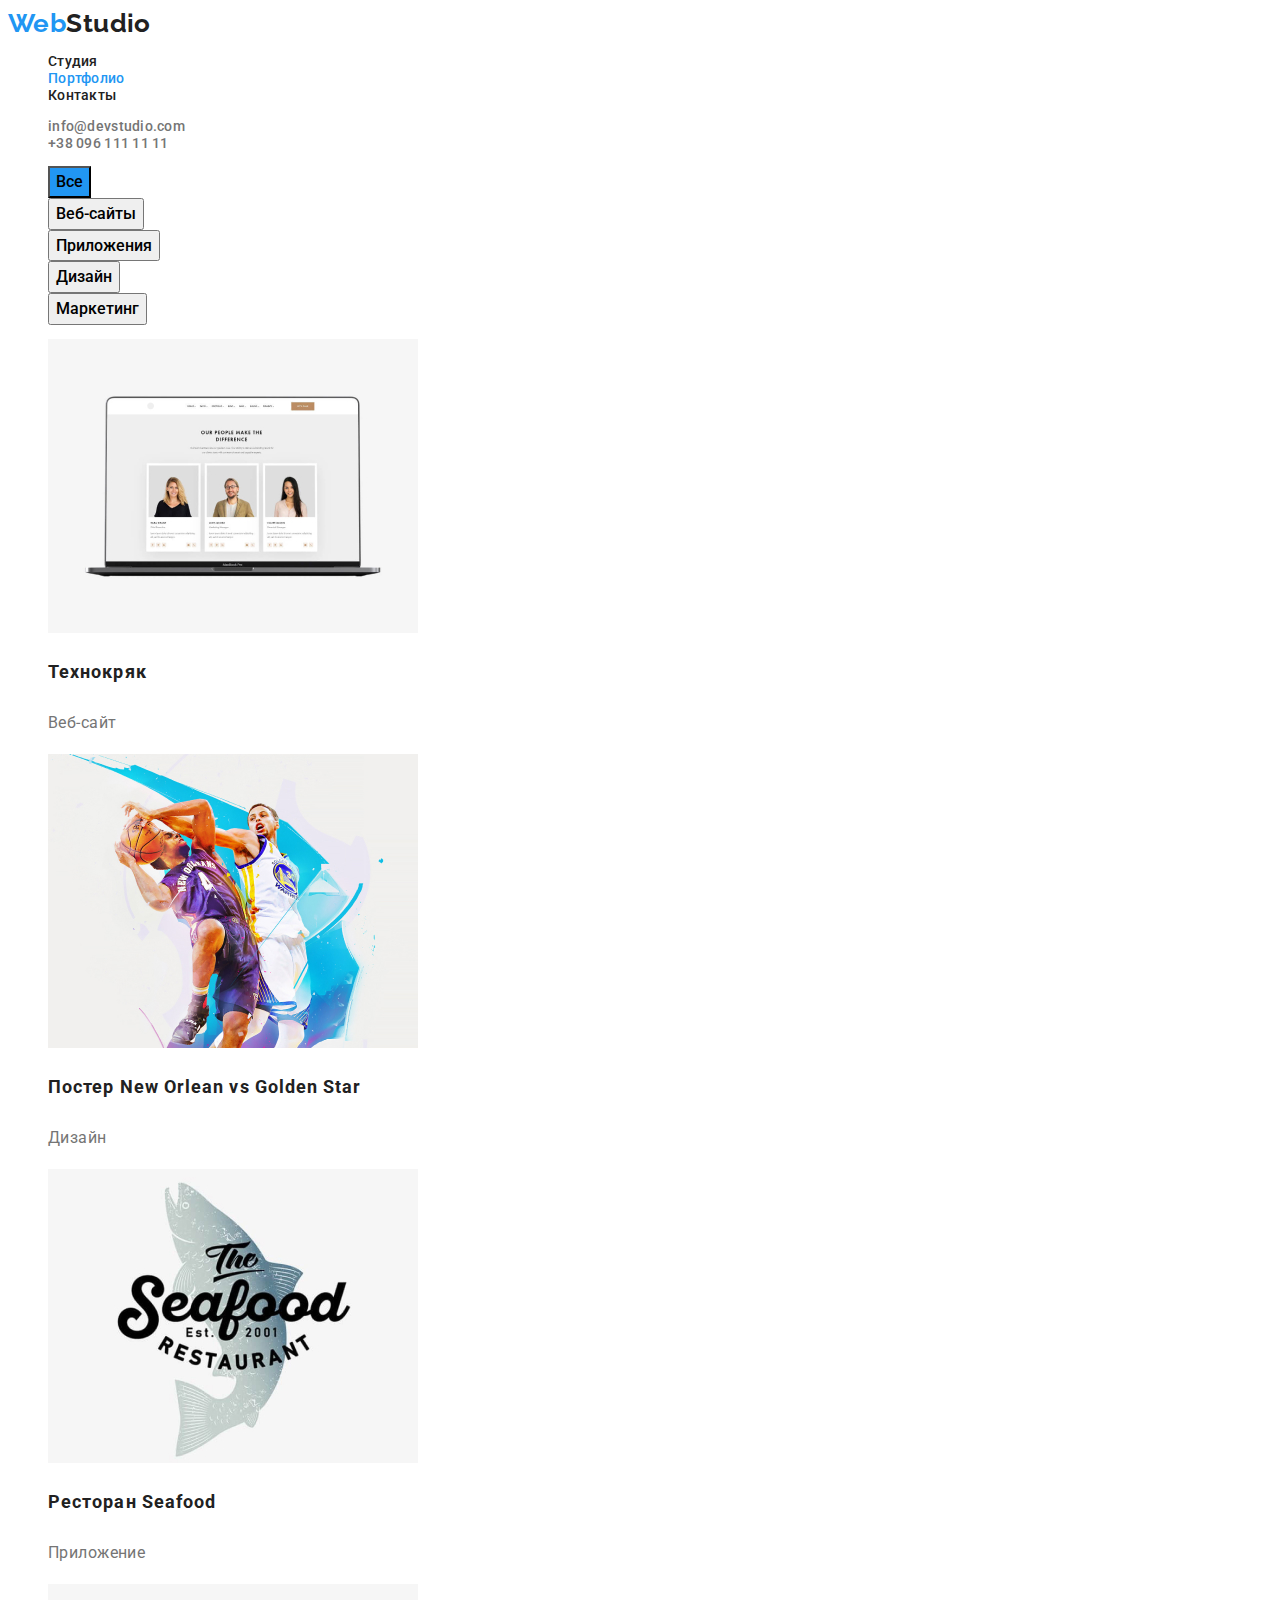
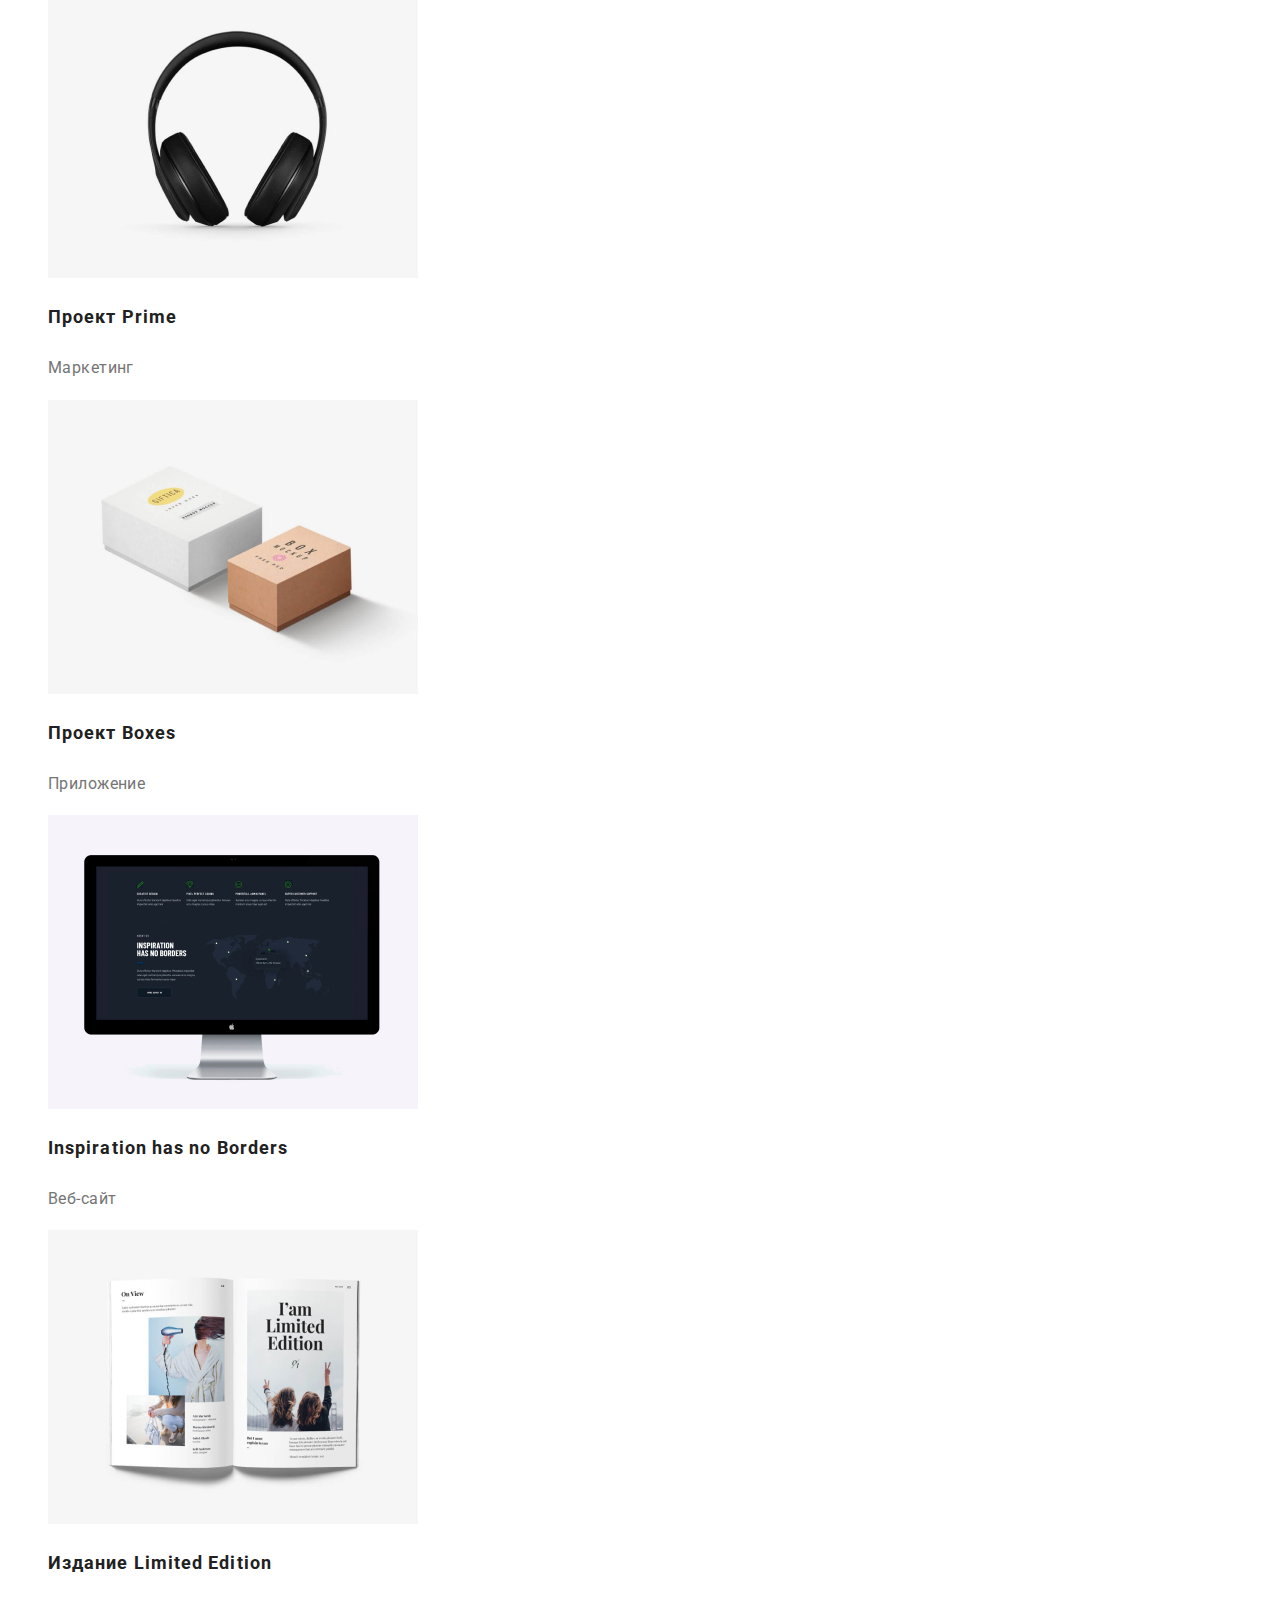
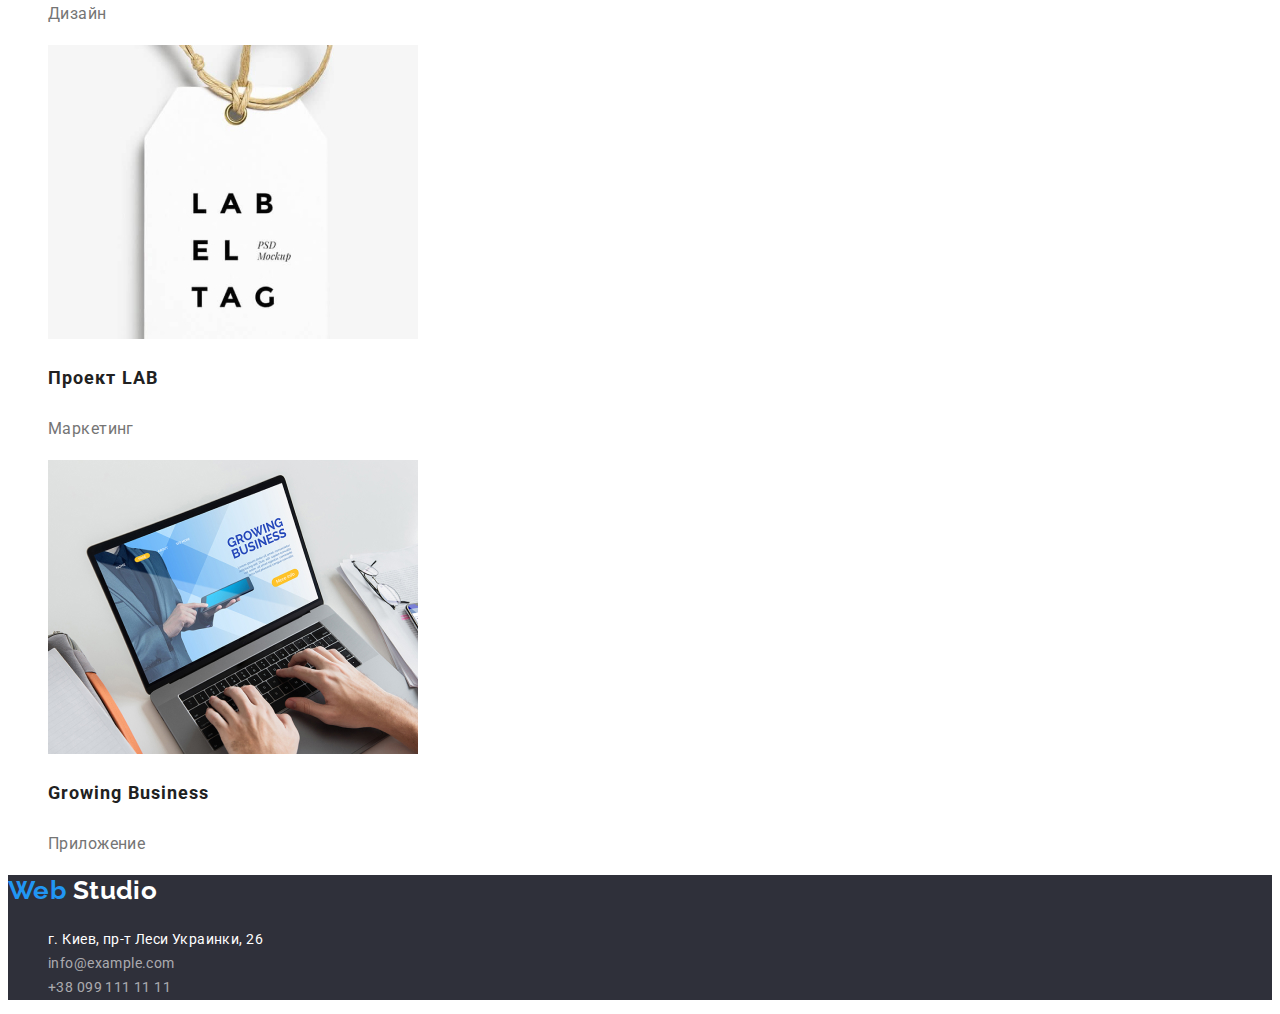
==== portfolio.html @ 8c34cdcc "Initial commit" ====
<!DOCTYPE html>
<html lang="ru">
  <head>
    <meta charset="UTF-8" />
    <meta http-equiv="X-UA-Compatible" content="IE=edge" />
    <meta name="viewport" content="width=device-width, initial-scale=1.0" />
    <title>Document</title>
    <link rel="preconnect" href="https://fonts.googleapis.com" />
    <link rel="preconnect" href="https://fonts.gstatic.com" crossorigin />
    <link
      href="https://fonts.googleapis.com/css2?family=Raleway:wght@700&family=Roboto:wght@400;500;700;900&display=swap"
      rel="stylesheet"
    />
    <link rel="stylesheet" href="./css/styles.css" />
  </head>
  <body>
    <header class="header">
      <nav class="header-nav">
        <a class="part-logo link" href="./index.html" lang="ru">Web<span class="part2-logo">Studio</span>
        </a>
        <ul class="menu list">
          <li class="menu-item">
            <a class="menu-link link" href="./index.html">Студия</a>
          </li>
          <li class="menu-item">
            <a class="accent-link link" href="./portfolio.html">Портфолио</a>
          </li>
          <li class="menu-item">
            <a class="menu-link link" href="">Контакты</a></li>
        </ul>
      </nav>
      <ul>
        <li class="menu-item list">
          <a class="cotnact-mail link" href="mailto:info@devstudio.com">info@devstudio.com</a>
        </li>
        <li class="menu-item list">
          <a class="contact-phone link" href="tel:+380961111111">+38 096 111 11 11</a>
        </li>
      </ul>
    </header>
    <main>
      <!-- filters -->
      <section>
        <h1 hidden>portfolio</h1>
        <ul class="filters-list">
          <li class="filters-item list">
            <button  class="active-btm" type="button">
                <a class="filters-link link" href=""></a>Все</button>
          </li>
          <li class="filters-item list">
            <button  class="filters-btm" type="button">
                <a class="filters-link link" href=""></a>Веб-сайты</button>
          </li>
          <li class="filters-item list">
            <button  class="filters-btm" type="button">
                <a class="filters-link link" href=""></a>Приложения</button>
          </li>
          <li class="filters-item list">
            <button  class="filters-btm" type="button"><a class="filters-link link" href=""></a>Дизайн</button>
          </li>
          <li class="filters-item list">
            <button  class="filters-btm" type="button"><a class="filters-link link" href=""></a>Маркетинг</button>
          </li>
        </ul>
      <section>
          <!-- портфолио -->
        <ul class="cases-list">
          <li class="cases-item list">
            <img class="cases-img" src="./images/2/img-1.jpg" alt="" width="370" />
            <h3 class="portfolio-title">Технокряк</h3>
            <p class="cases-text">Веб-сайт</p>
          </li>
          <li class="cases-item list">
            <img class="cases-img" src="./images/2/img.jpg" alt="" width="370" />
            <h3 class="portfolio-title">Постер New Orlean vs Golden Star</h3>
            <p class="cases-text">Дизайн</p>
          </li>
          <li class="cases-item list">
            <img class="cases-img" src="./images/2/img-2.jpg" alt="" width="370" />
            <h3 class="portfolio-title">Ресторан Seafood</h3>
            <p class="cases-text">Приложение</p>
          </li>
          <li class="cases-item list">
            <img class="cases-img" src="./images/2/img-3.jpg" alt="" width="370" />
            <h3 class="portfolio-title">Проект Prime</h3>
            <p class="cases-text">Маркетинг</p>
          </li> 
          <li class="cases-item list">
            <img class="cases-img" src="./images/2/img-8.jpg" alt="" width="370" />
            <h3 class="portfolio-title">Проект Boxes</h3>
            <p class="cases-text">Приложение</p>
          </li>
          <li class="cases-item list">
            <img class="cases-img" src="./images/2/img-4.jpg" alt="" width="370" />
            <h3 class="portfolio-title">Inspiration has no Borders</h3>
            <p class="cases-text">Веб-сайт</p>
          </li>
          <li class="cases-item list">
            <img class="cases-img" src="./images/2/img-5.jpg" alt="" width="370" />
            <h3 class="portfolio-title">Издание Limited Edition</h3>
            <p class="cases-text">Дизайн</p>
          </li>
          <li class="cases-item list">
            <img class="cases-img" src="./images/2/img-6.jpg" alt="" width="370" />
            <h3 class="portfolio-title">Проект LAB</h3>
            <p class="cases-text">Маркетинг</p>
          </li>
          <li class="cases-item list">
            <img class="cases-img" src="./images/2/img-7.jpg" alt="" width="370" />
            <h3 class="portfolio-title">Growing Business</h3>
            <p class="cases-text">Приложение</p>
          </li>
        </ul>
      </section>
    </main>
     <footer class="footer">
      <a class="part-logo link" href="./index.html" lang="en"
          >Web <span class="footer-part2-logo">Studio</span>
      <address class="footer-adress">
        <ul class="footer-list">
          <li class="footer-item list">
            <a class="footer-adress link"href="https://goo.gl/maps/2HoYWXGcDmnkfa8S9">г. Киев, пр-т Леси Украинки, 26</a>
          </li>
          </li>
          <li class="footer-item list">
            <a class="footer-mail link"href="mailto:info@example.com">info@example.com</a></li>
          <li class="footer-item list">
            <a class="footer-phone link"href="tel:+380991111111">+38 099 111 11 11</a></li>
        </ul>
      </address>
    </footer>
  </body>
</html>
---- css/styles.css ----
:root{
    --accent-color:#2196F3;
    --primary-color: #212121;
    --secondary-color: #757575;
    --second-accent-color:#FFFFFF;
    --background-color: #2F303A;
    --srcond-background-color: #F5F4FA;
}

body{
    font-family: 'Roboto', sans-serif;
    color: #212121;
    font-size: 14px;
    background-color: #FFFFFF;
    letter-spacing: 0.03em;
}
.link {
    text-decoration: none;
}

.list {
    list-style: none;
}
.accent-link{
    color: var(--accent-color);
    font-weight: 500;
        line-height: 1.14;
        letter-spacing: 0.02em;
}


/* header */
.part-logo{
    font-family: 'Raleway',sans-serif;
        font-weight: 700;
        font-size: 26px;
        line-height: 1.19;
        color: var(--accent-color)
}
.part2-logo{
    color: var(--primary-color);
}
.footer-part2-logo{
    color: var(--second-accent-color);
}
.menu-link{
        font-weight: 500;
        line-height: 1.14;
        letter-spacing: 0.02em;
    color: var(--primary-color);
}
.menu-link:hover,
.menu-link:focus{
    color: var(--accent-color);
}
.cotnact-mail,
.contact-phone {
    
        font-weight: 500;
        line-height: 1.14;
        letter-spacing: 0.02em;
    
        color: var(--secondary-color);
}
.contact-phone:hover,
.contact-phone:focus{
    color: var(--accent-color);
}
.cotnact-mail:hover,
.cotnact-mail:focus{
color: var(--accent-color);
}
.hero{
    background: var(--background-color);
}
.hero-title{
    
        font-weight: 900;
        font-size: 44px;
        line-height: 1.36;
        text-align: center;
        letter-spacing: 0.06em;
        text-transform: uppercase;
        color: var(--second-accent-color);
        
}
.hero-btm{
    
        font-weight: 700;
        font-size: 16px;
        line-height: 1.88;
        display: flex;
        align-items: center;
        text-align: center;
        letter-spacing: 0.06em;
    
        color: var(--second-accent-color);
        background-color: var(--accent-color);
        cursor: pointer;
}

.benefits-title{
    
        line-height: 1.14;
        text-transform: uppercase;
    
}
.benefits-text{
        line-height: 1.71;
    
        color: var(--secondary-color);
}
.section-title{
    
        font-size: 36px;
        line-height: 1.17;
        text-align: center;
}
.team{
    background: var(--srcond-background-color);
}
.team-title{
  
        font-weight: 500;
        font-size: 16px;
        line-height: 1.18;
        text-align: center;
    
}
.team-text  {
   
        font-size: 16px;
        line-height: 1.19;
        text-align: center;
        color: var(--secondary-color);
}
.footer{
    background: var(--background-color);
}
.footer-adress,
.footer-mail,
.footer-phone {
    
    font-style: normal;
        font-size: 14px;
        line-height: 1.71;
        color: var(--second-accent-color);
}
.footer-mail,
.footer-phone {
    color: rgba(255, 255, 255, 0.6);
}
.footer-mail:hover,
.footer-mail:focus {
    color: var(--accent-color);
}
.footer-phone:hover,
.footer-phone:focus {
    color: var(--accent-color);
}
/* ПОРТФОЛИО */
.filters-btm{
    
        font-weight: 500;
        font-family: inherit;
        font-size: 16px;
        line-height: 1.62;
        text-align: center;
        cursor: pointer;
}
.filters-btm:hover,
.filters-btm:focus{
    background: var(--accent-color);
    color: var(--second-accent-color);   
}
.active-btm{
    background-color: var(--accent-color);
    stop-color: var(--second-accent-color);
    font-weight: 500;
        font-family: inherit;
        font-size: 16px;
        line-height: 1.62;
        text-align: center;
        cursor: pointer;
}
.portfolio-title{
        font-size: 18px;
        line-height: 2;
        letter-spacing: 0.06em;
    
        color: var(--primary-color);
}
.cases-text{
        font-weight: 400;
        font-size: 16px;
        line-height: 1.88;
        color: var(--secondary-color);
}
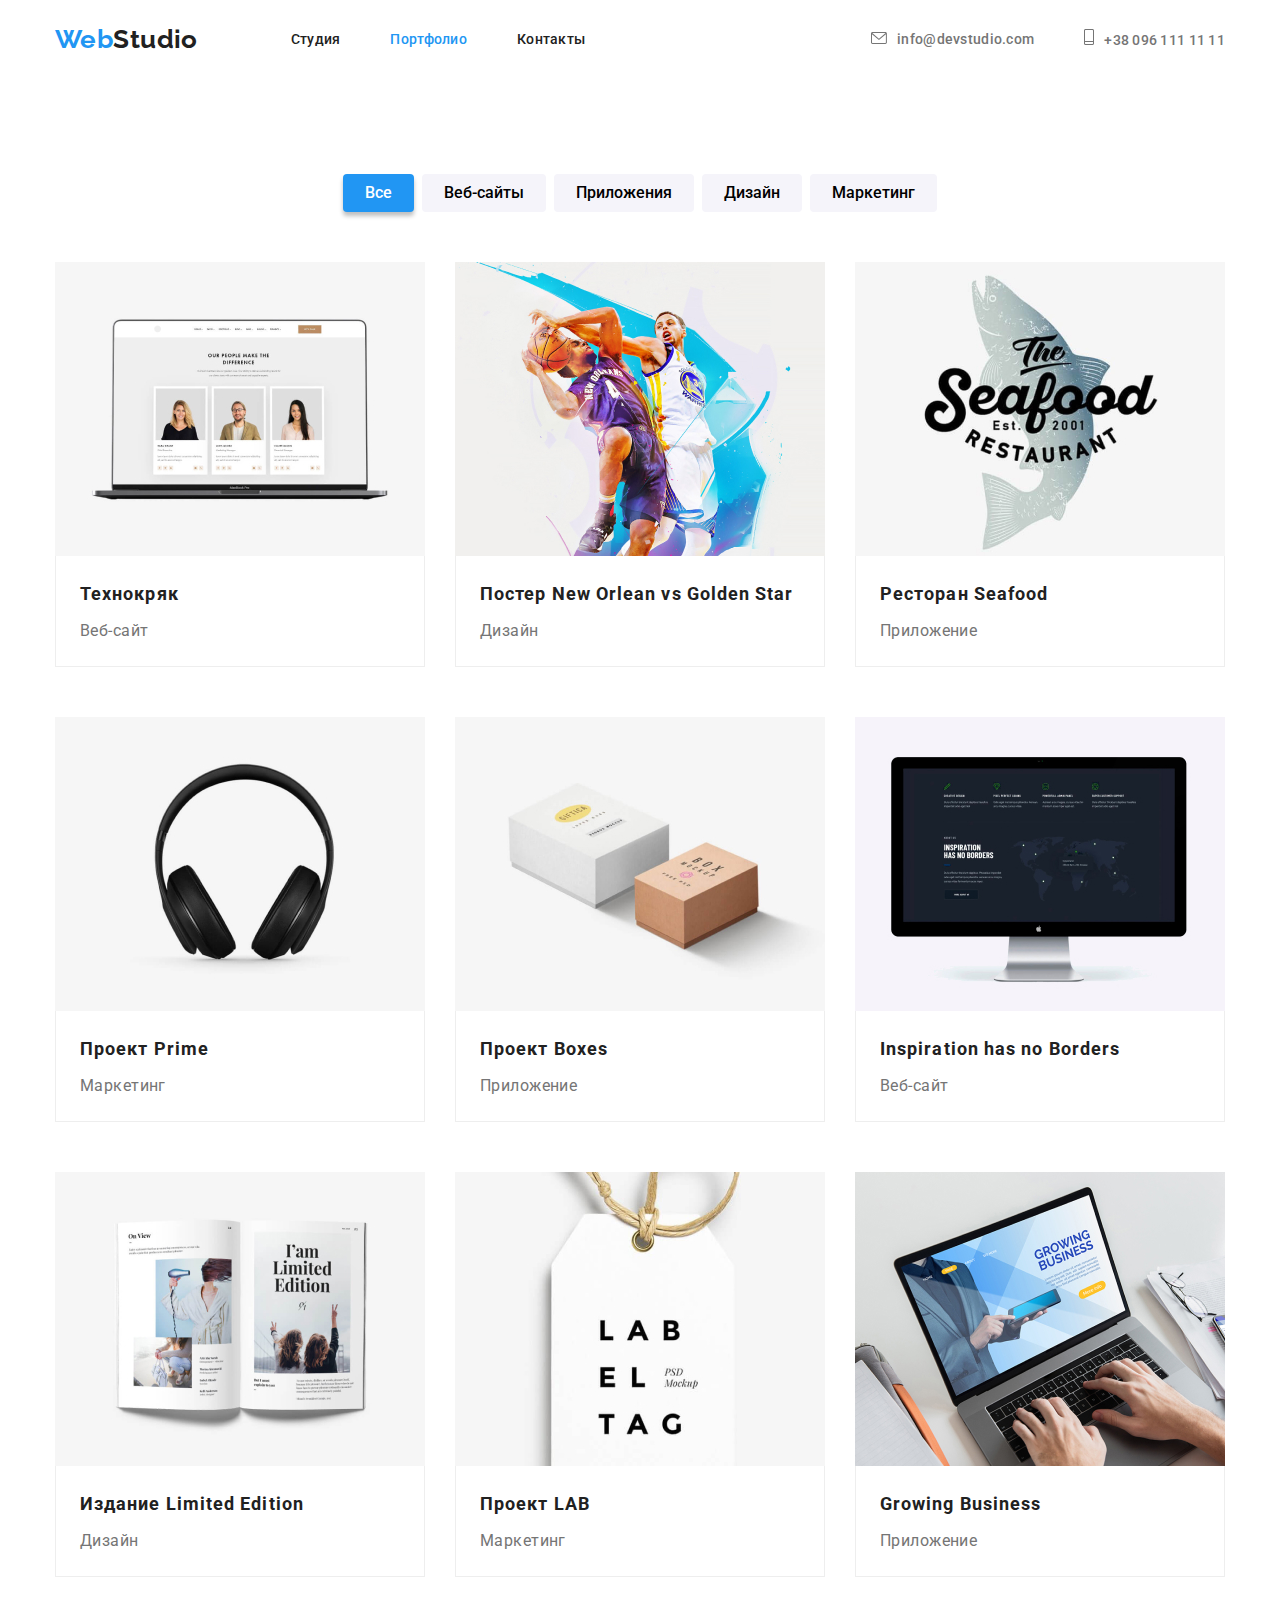
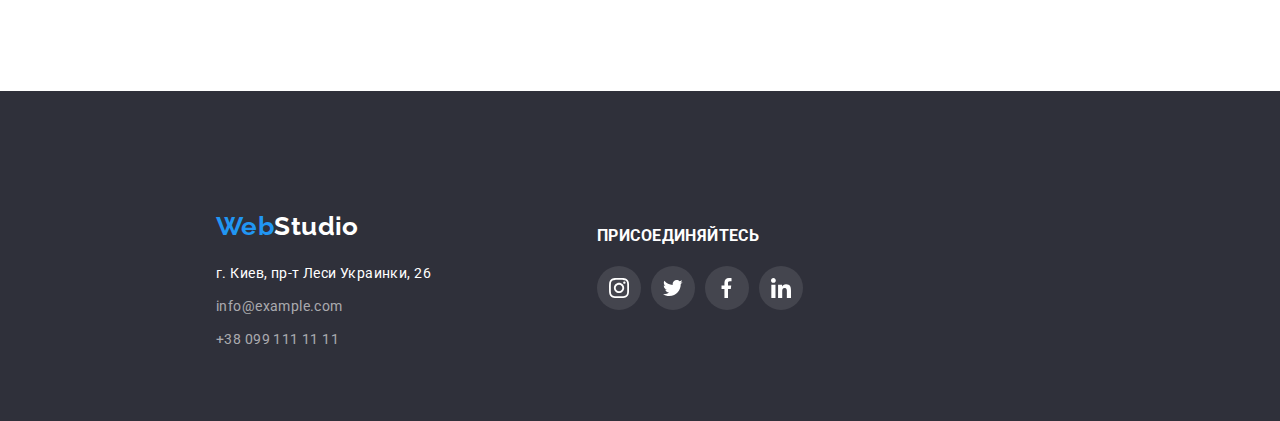
==== commit 70c88107: "1" ====
--- a/portfolio.html
+++ b/portfolio.html
@@ -11,123 +11,181 @@
       href="https://fonts.googleapis.com/css2?family=Raleway:wght@700&family=Roboto:wght@400;500;700;900&display=swap"
       rel="stylesheet"
     />
+    <link
+      rel="stylesheet"
+      href="https://cdn.jsdelivr.net/npm/modern-normalize@1.1.0/modern-normalize.min.css"
+    />
+
     <link rel="stylesheet" href="./css/styles.css" />
   </head>
   <body>
-    <header class="header">
-      <nav class="header-nav">
-        <a class="part-logo link" href="./index.html" lang="ru">Web<span class="part2-logo">Studio</span>
-        </a>
-        <ul class="menu list">
-          <li class="menu-item">
-            <a class="menu-link link" href="./index.html">Студия</a>
-          </li>
-          <li class="menu-item">
-            <a class="accent-link link" href="./portfolio.html">Портфолио</a>
-          </li>
-          <li class="menu-item">
-            <a class="menu-link link" href="">Контакты</a></li>
+    <header class="header section">
+      <div class="conteiner header-conteiner">
+        <nav class="header-nav">
+          <div class="logo">
+            <a class="part-logo link" href="./index.html" lang="en"
+              >Web<span class="part2-logo">Studio</span></a
+            >
+          </div>
+
+          <ul class="menu list">
+            <li class="menu-item">
+              <a class="menu-link link" href="./index.html">Студия</a>
+            </li>
+            <li class="menu-item">
+              <a class="accent-link link" href="./portfolio.html">Портфолио</a>
+            </li>
+            <li class="menu-item"><a class="menu-link link" href="">Контакты</a></li>
+          </ul>
+        </nav>
+        <ul class="menu-contact">
+          <li class="list contact-item">
+            <a class="cotnact-mail link" href="mailto:info@devstudio.com">
+              <svg class="icon-mail" width="16" height="12">
+                <use href="./images/icons.svg#icon-mail"></use> <a> </svg>info@devstudio.com</a>
+              </li>
+          <li class="list contact-item">
+            <a class="contact-phone link" href="tel:+380961111111">
+              <svg class="icon-phone" width="10" height="16">
+                <use href="./images/icons.svg#icon-phone"></use>
+                <a></svg>+38 096 111 11 11</a></li>
         </ul>
-      </nav>
-      <ul>
-        <li class="menu-item list">
-          <a class="cotnact-mail link" href="mailto:info@devstudio.com">info@devstudio.com</a>
-        </li>
-        <li class="menu-item list">
-          <a class="contact-phone link" href="tel:+380961111111">+38 096 111 11 11</a>
-        </li>
-      </ul>
+      </div>
     </header>
+
     <main>
       <!-- filters -->
-      <section>
-        <h1 hidden>portfolio</h1>
-        <ul class="filters-list">
-          <li class="filters-item list">
-            <button  class="active-btm" type="button">
-                <a class="filters-link link" href=""></a>Все</button>
-          </li>
-          <li class="filters-item list">
-            <button  class="filters-btm" type="button">
-                <a class="filters-link link" href=""></a>Веб-сайты</button>
-          </li>
-          <li class="filters-item list">
-            <button  class="filters-btm" type="button">
-                <a class="filters-link link" href=""></a>Приложения</button>
-          </li>
-          <li class="filters-item list">
-            <button  class="filters-btm" type="button"><a class="filters-link link" href=""></a>Дизайн</button>
-          </li>
-          <li class="filters-item list">
-            <button  class="filters-btm" type="button"><a class="filters-link link" href=""></a>Маркетинг</button>
-          </li>
-        </ul>
-      <section>
+      <section class="section portfolio">
+        <div class="conteiner">
+          <h1 hidden>portfolio</h1>
+          <ul class="filters-list">
+            <li class="filters-item list">
+              <button class="active-btm" type="button">
+                <a class="filters-link link" href=""></a>Все
+              </button>
+            </li>
+            <li class="filters-item list">
+              <button class="filters-btm" type="button">
+                <a class="filters-link link" href=""></a>Веб-сайты
+              </button>
+            </li>
+            <li class="filters-item list">
+              <button class="filters-btm" type="button">
+                <a class="filters-link link" href=""></a>Приложения
+              </button>
+            </li>
+            <li class="filters-item list">
+              <button class="filters-btm" type="button">
+                <a class="filters-link link" href=""></a>Дизайн
+              </button>
+            </li>
+            <li class="filters-item list">
+              <button class="filters-btm" type="button">
+                <a class="filters-link link" href=""></a>Маркетинг
+              </button>
+            </li>
+          </ul>
           <!-- портфолио -->
-        <ul class="cases-list">
-          <li class="cases-item list">
-            <img class="cases-img" src="./images/2/img-1.jpg" alt="" width="370" />
-            <h3 class="portfolio-title">Технокряк</h3>
-            <p class="cases-text">Веб-сайт</p>
-          </li>
-          <li class="cases-item list">
-            <img class="cases-img" src="./images/2/img.jpg" alt="" width="370" />
-            <h3 class="portfolio-title">Постер New Orlean vs Golden Star</h3>
-            <p class="cases-text">Дизайн</p>
-          </li>
-          <li class="cases-item list">
-            <img class="cases-img" src="./images/2/img-2.jpg" alt="" width="370" />
-            <h3 class="portfolio-title">Ресторан Seafood</h3>
-            <p class="cases-text">Приложение</p>
-          </li>
-          <li class="cases-item list">
-            <img class="cases-img" src="./images/2/img-3.jpg" alt="" width="370" />
-            <h3 class="portfolio-title">Проект Prime</h3>
-            <p class="cases-text">Маркетинг</p>
-          </li> 
-          <li class="cases-item list">
-            <img class="cases-img" src="./images/2/img-8.jpg" alt="" width="370" />
-            <h3 class="portfolio-title">Проект Boxes</h3>
-            <p class="cases-text">Приложение</p>
-          </li>
-          <li class="cases-item list">
-            <img class="cases-img" src="./images/2/img-4.jpg" alt="" width="370" />
-            <h3 class="portfolio-title">Inspiration has no Borders</h3>
-            <p class="cases-text">Веб-сайт</p>
-          </li>
-          <li class="cases-item list">
-            <img class="cases-img" src="./images/2/img-5.jpg" alt="" width="370" />
-            <h3 class="portfolio-title">Издание Limited Edition</h3>
-            <p class="cases-text">Дизайн</p>
-          </li>
-          <li class="cases-item list">
-            <img class="cases-img" src="./images/2/img-6.jpg" alt="" width="370" />
-            <h3 class="portfolio-title">Проект LAB</h3>
-            <p class="cases-text">Маркетинг</p>
-          </li>
-          <li class="cases-item list">
-            <img class="cases-img" src="./images/2/img-7.jpg" alt="" width="370" />
-            <h3 class="portfolio-title">Growing Business</h3>
-            <p class="cases-text">Приложение</p>
-          </li>
-        </ul>
+          <ul class="cases-list">
+            <li class="cases-item list">
+              <img class="cases-img" src="./images/2/img-1.jpg" alt="" width="370" />
+              <div class="cases-description">
+                <h3 class="portfolio-title">Технокряк</h3>
+                <p class="cases-text">Веб-сайт</p>
+              </div>
+            </li>
+            <li class="cases-item list">
+              <img class="cases-img" src="./images/2/img.jpg" alt="" width="370" />
+              <div class="cases-description">
+                <h3 class="portfolio-title">Постер New Orlean vs Golden Star</h3>
+                <p class="cases-text">Дизайн</p>
+              </div>
+            </li>
+            <li class="cases-item list">
+              <img class="cases-img" src="./images/2/img-2.jpg" alt="" width="370" />
+              <div class="cases-description">
+                <h3 class="portfolio-title">Ресторан Seafood</h3>
+                <p class="cases-text">Приложение</p>
+              </div>
+            </li>
+            <li class="cases-item list">
+              <img class="cases-img" src="./images/2/img-3.jpg" alt="" width="370" />
+              <div class="cases-description">
+                <h3 class="portfolio-title">Проект Prime</h3>
+                <p class="cases-text">Маркетинг</p>
+              </div>
+            </li>
+            <li class="cases-item list">
+              <img class="cases-img" src="./images/2/img-8.jpg" alt="" width="370" />
+              <div class="cases-description">
+                <h3 class="portfolio-title">Проект Boxes</h3>
+                <p class="cases-text">Приложение</p>
+              </div>
+            </li>
+            <li class="cases-item list">
+              <img class="cases-img" src="./images/2/img-4.jpg" alt="" width="370" />
+              <div class="cases-description">
+                <h3 class="portfolio-title">Inspiration has no Borders</h3>
+                <p class="cases-text">Веб-сайт</p>
+              </div>
+            </li>
+            <li class="cases-item list">
+              <img class="cases-img" src="./images/2/img-5.jpg" alt="" width="370" />
+              <div class="cases-description">
+                <h3 class="portfolio-title">Издание Limited Edition</h3>
+                <p class="cases-text">Дизайн</p>
+              </div>
+            </li>
+            <li class="cases-item list">
+              <img class="cases-img" src="./images/2/img-6.jpg" alt="" width="370" />
+              <div class="cases-description">
+                <h3 class="portfolio-title">Проект LAB</h3>
+                <p class="cases-text">Маркетинг</p>
+              </div>
+            </li>
+            <li class="cases-item list">
+              <img class="cases-img" src="./images/2/img-7.jpg" alt="" width="370" />
+              <div class="cases-description">
+                <h3 class="portfolio-title">Growing Business</h3>
+                <p class="cases-text">Приложение</p>
+              </div>
+            </li>
+          </ul>
+        </div>
       </section>
     </main>
+    <!-- ========FOOTER======= -->
      <footer class="footer">
-      <a class="part-logo link" href="./index.html" lang="en"
-          >Web <span class="footer-part2-logo">Studio</span>
+      <div class="footer-nav">
+        <div class="footer-logo"><a class="part-logo link" href="./index.html" lang="en">Web<span class="footer-part2-logo">Studio</span></a></div>
       <address class="footer-adress">
         <ul class="footer-list">
           <li class="footer-item list">
-            <a class="footer-adress link"href="https://goo.gl/maps/2HoYWXGcDmnkfa8S9">г. Киев, пр-т Леси Украинки, 26</a>
-          </li>
+            <a class="footer-adress link" href="https://goo.gl/maps/2HoYWXGcDmnkfa8S9">г. Киев, пр-т Леси Украинки, 26</a>
           </li>
           <li class="footer-item list">
             <a class="footer-mail link"href="mailto:info@example.com">info@example.com</a></li>
           <li class="footer-item list">
             <a class="footer-phone link"href="tel:+380991111111">+38 099 111 11 11</a></li>
         </ul>
-      </address>
+      </address></div>
+      <div class="footer-social">
+        <h3 class="footer-social-title">Присоединяйтесь</h3> 
+        <ul class="footer-social-list list">
+          <li class="footer-list"><a href="" class="footer-icons"><svg class="footer-social-icon" width="20" height="20">
+            <use href="./images/icons.svg#icon-instagram"></use>
+          </svg ></a></li>
+        <li class="footer-list"><a href="" class="footer-icons"><svg class="footer-social-icon" width="20" height="20">
+          <use href="./images/icons.svg#icon-twitter"></use>
+        </svg></a></li>
+        <li class="footer-list"><a href="" class="footer-icons"><svg class="footer-social-icon" width="20" height="20">
+          <use href="./images/icons.svg#icon-facebook"></use>
+        </svg></a></li>
+        <li class="footer-list"><a href="" class="footer-icons"><svg class="footer-social-icon" width="20" height="20">
+          <use href="./images/icons.svg#icon-linkedin"></use>
+        </svg></a></li></ul>
+      </div>
+
     </footer>
   </body>
 </html>
--- a/css/styles.css
+++ b/css/styles.css
@@ -14,12 +14,42 @@
     background-color: #FFFFFF;
     letter-spacing: 0.03em;
 }
+ 
+h1,
+h2,
+h3,
+p{
+    margin-top: 0;
+    margin-bottom: 0;
+    margin: 0;
+}
+
+ul, 
+ol{
+margin-top: 0;
+margin-bottom: 0;
+padding-left: 0;
+}
 .link {
     text-decoration: none;
 }
+img{
+    display: block;
+}
+.botton{
+    cursor: pointer;
+}
 
 .list {
     list-style: none;
+}
+
+.conteiner{
+    width: 1200px;
+    margin-left: auto;
+    margin-right: auto;
+    padding-left: 15px;
+    padding-right: 15px;
 }
 .accent-link{
     color: var(--accent-color);
@@ -27,19 +57,47 @@
         line-height: 1.14;
         letter-spacing: 0.02em;
 }
-
-
-/* header */
+.section {
+    padding-top: 94px;
+    padding-bottom: 94px;
+}
+
+/* -------header------- */
+.header{
+    padding-top: 24px;
+    padding-bottom: 25px;
+}
+.header-conteiner,
+.header-nav {
+    display: flex;
+    align-items: center;
+}
+
+.header-portfolio{
+    margin-bottom: 94px;
+    border-bottom:1px solid #ECECEC
+    
+    
+}
+.menu{
+    display: flex;
+    align-items: center;
+}
+.logo{
+    margin-right: 93px;
+}
 .part-logo{
     font-family: 'Raleway',sans-serif;
         font-weight: 700;
         font-size: 26px;
         line-height: 1.19;
-        color: var(--accent-color)
+        color: var(--accent-color)   
+        
 }
 .part2-logo{
     color: var(--primary-color);
 }
+
 .footer-part2-logo{
     color: var(--second-accent-color);
 }
@@ -53,15 +111,37 @@
 .menu-link:focus{
     color: var(--accent-color);
 }
+.menu-item:not(:last-child){
+    margin-right: 50px;
+}
+.menu-contact{
+    display: flex;
+    align-items: center;
+    flex-direction: row;
+    margin-left: auto;
+}
+.contact-item:not(:last-child){
+    margin-right: 50px;
+}
 .cotnact-mail,
 .contact-phone {
     
         font-weight: 500;
         line-height: 1.14;
         letter-spacing: 0.02em;
-    
         color: var(--secondary-color);
 }
+.icon-mail{
+    margin-right: 10px;
+    fill: currentColor;
+}
+
+.icon-phone{
+    margin-right: 10px;
+    fill: currentColor;
+}
+
+
 .contact-phone:hover,
 .contact-phone:focus{
     color: var(--accent-color);
@@ -70,72 +150,234 @@
 .cotnact-mail:focus{
 color: var(--accent-color);
 }
+
+
+/* ----------HERO------------ */
+
 .hero{
-    background: var(--background-color);
-}
+    background-color: var(--background-color);
+    background-image: linear-gradient(to right,
+    rgba(47, 48, 58, 0.4),
+    rgba(47, 48, 58, 0.4)
+    ), url('../images/3/Img-9-2.jpg');
+    background-repeat: no-repeat;
+    background-position: center;
+    background-size: cover;
+    height: 600px;
+    max-width: 1600px;
+    margin-left: auto;
+    margin-right: auto;
+    padding-top: 200px;
+    padding-bottom: 200px;
+    text-align: center;
+}
+
 .hero-title{
-    
         font-weight: 900;
         font-size: 44px;
         line-height: 1.36;
-        text-align: center;
+       (--srcond-background-color);
         letter-spacing: 0.06em;
         text-transform: uppercase;
         color: var(--second-accent-color);
-        
-}
+        margin-bottom: 30px;
+        width: 696px; 
+        margin-left: auto;
+        margin-right: auto;
+}
+
 .hero-btm{
-    
+
         font-weight: 700;
         font-size: 16px;
         line-height: 1.88;
-        display: flex;
-        align-items: center;
+
         text-align: center;
+        align-items: baseline;
+
         letter-spacing: 0.06em;
+        border: none;
+        border-radius: 4px;
+        padding: 10px 32px; 
+        box-shadow: 0px,
+            4px rgba(0, 0, 0, 0.15);
     
         color: var(--second-accent-color);
         background-color: var(--accent-color);
         cursor: pointer;
 }
-
+/* ======BENEFITS======= */
+
+.benefits-list{
+    display: flex;
+    justify-content: center;
+        margin-left: auto;
+        margin-right: auto;
+}
+.benefits-item:not(:last-child){
+    margin-right: 30px;
+}
+.benefits-item::before{
+    content: '';
+    display: block;
+    height: 120px;
+    margin-bottom: 32px;
+     background-position: center;
+     background-size:auto;
+     background-repeat: no-repeat;
+     background-color: var(--srcond-background-color);
+}
+.benefits-item:nth-child(1)::before{
+    background-image: url(..//images/svg.svg/antenna\ 1.svg); 
+}
+.benefits-item:nth-child(2)::before{
+    background-image: url(..//images/svg.svg/clock\ 1.svg);
+}
+.benefits-item:nth-child(3)::before{
+    background-image: url(..//images/svg.svg/Vector.svg);
+}
+.benefits-item:nth-child(4)::before{
+    background-image: url(..//images/svg.svg/astronaut\ 1.svg);
+}
 .benefits-title{
-    
         line-height: 1.14;
         text-transform: uppercase;
+        font-size: 14px;
+        margin-bottom: 10px;
+        width: 270px;
     
 }
 .benefits-text{
         line-height: 1.71;
-    
         color: var(--secondary-color);
 }
+
+/* ======we do===== */
+
 .section-title{
-    
         font-size: 36px;
         line-height: 1.17;
         text-align: center;
-}
+        margin-bottom: 48px;
+}
+.wedo-list{
+    display: flex;
+        margin-left: auto;
+        margin-right: auto;
+}
+.wedo-item:not(:last-child){
+    margin-right: 30px;
+}
+/* ========team====== */
 .team{
     background: var(--srcond-background-color);
 }
+.team-list{
+    display: flex;
+        gap: 30px;
+}
+.team-item{
+    background-color: var(--second-accent-color);
+    border-radius: 4px;
+    padding-bottom: 30px;
+    box-shadow: 0px 1px 3px rgba(0, 0, 0, 0.12), 0px 1px 1px rgba(0, 0, 0, 0.14), 0px 2px 1px rgba(0, 0, 0, 0.2);
+}
+.team-img{
+    padding-bottom: 30px;
+    max-width: 260px;
+}
+.team-list   {
+display: flex;
+   justify-content: space-between;
+   flex-wrap: wrap;
+ 
+}
 .team-title{
-  
         font-weight: 500;
         font-size: 16px;
         line-height: 1.18;
         text-align: center;
-    
-}
-.team-text  {
-   
+        margin-bottom: 10px;
+}
+.team-text{
         font-size: 16px;
         line-height: 1.19;
         text-align: center;
         color: var(--secondary-color);
-}
+        margin-bottom: 16px;
+}
+.icons-list{
+    display: flex;
+    justify-content: center;
+}
+.icons-list:not(:last-child){
+    margin-right: 10px;
+}
+.social-list-icon{
+    display: flex;
+    justify-content: center;
+    align-items: center;
+    width: 44px;
+    height: 44px;
+    border-radius: 50%;
+    fill: #AFB1B8;
+}
+.social-list-icon:hover,
+.social-list-icon:focus{
+    fill: #FFFFFF;
+    background-color: #2196F3;
+}
+.costomer-title{
+   font-style: var(--primary-color);
+   font-size: 36px;
+   line-height: 1.16;
+   text-align: center;
+   margin-bottom: 50px;
+}
+.costomer-list{
+    display: flex;
+    justify-content:space-between
+}
+.costomer-list:not(:last-child){margin-right: 30px;}
+
+.costomer-link{
+    display: flex;
+    justify-content: center;
+    align-items: center;
+    height: 72px;
+    width: 170px;
+    border-radius: 4px;
+    border-width: 1px;
+    border-style: solid;
+    border-color: #AFB1B8;
+    fill:#AFB1B8;
+    
+    
+
+}
+.costomer-link:hover,
+.costomer-link:focus{
+    fill: #2196F3;
+    border-color: #2196F3;
+}
+
 .footer{
+    display: flex;
+    justify-content: flex-start;
     background: var(--background-color);
+    padding-top: 60px;
+    padding-bottom: 60px;
+}
+.footer-nav{
+    margin-top: 60px;
+    margin-left: 216px;
+    margin-right: 156px;
+}
+.footer-logo{
+    margin-bottom: 20px;
+}
+.footer-item{
+    margin-bottom: 9px;
 }
 .footer-adress,
 .footer-mail,
@@ -158,30 +400,84 @@
 .footer-phone:focus {
     color: var(--accent-color);
 }
+.footer-adress:hover,
+.footer-adress:focus {
+    color: var(--accent-color);
+}
+.footer-social{
+    margin-top: 76px;
+}
+.footer-social-title{
+    text-transform: uppercase;
+    font-weight: 700;
+        font-size: 16px;
+        line-height: 1.18;
+        color: var(--second-accent-color);
+        margin-bottom: 20px;
+}
+.footer-social-list{
+    display: flex;
+}
+.footer-list{
+    margin-right: 10px;
+}
+
+.footer-icons{
+    display: flex;
+    justify-content: center;
+    align-items: center;
+    background-color:rgba(255, 255, 255, 0.1);
+    height: 44px;
+    width: 44px;
+    border-radius: 50%;
+    fill: #FFFFFF;
+}
+.footer-icons:hover,
+.footer-icons:focus{
+    background-color:#2196F3;
+}
 /* ПОРТФОЛИО */
+
+.filters-list{
+    display: flex;
+    justify-content: center;
+    margin-bottom: 50px;
+}
+.filters-item:not(:last-child){
+    margin-right: 8px;
+}
 .filters-btm{
-    
+    border: none;
         font-weight: 500;
         font-family: inherit;
         font-size: 16px;
         line-height: 1.62;
         text-align: center;
         cursor: pointer;
+        border-radius: 4px;
+        background-color: var(--srcond-background-color);
+        padding: 6px 22px;
 }
 .filters-btm:hover,
 .filters-btm:focus{
     background: var(--accent-color);
-    color: var(--second-accent-color);   
+    color: var(--second-accent-color); 
+    box-shadow:0px 4px 4px rgba(0, 0, 0, 0.25);
 }
 .active-btm{
+    padding: 6px 22px;
+    border: none;
+    border-radius: 4px;
     background-color: var(--accent-color);
     stop-color: var(--second-accent-color);
+    color: #FFFFFF;
     font-weight: 500;
         font-family: inherit;
         font-size: 16px;
         line-height: 1.62;
         text-align: center;
         cursor: pointer;
+        box-shadow: 0px 4px 4px rgba(0, 0, 0, 0.25);
 }
 .portfolio-title{
         font-size: 18px;
@@ -190,9 +486,38 @@
     
         color: var(--primary-color);
 }
+.cases-list{
+    display: flex;
+    flex-wrap: wrap;
+    gap: 30px;
+}
+.cases-item{
+    margin-bottom: 20px;
+        flex-basis: calc(( 100% - 60px) / 3 );
+}
+
+.cases-item:hover,
+.cases-item:focus{
+    box-shadow: 0px 4px 4px rgba(0, 0, 0, 0.25);
+}
+
+
+.cases-description{
+    border-left: 1px solid #EEEEEE;
+    border-right: 1px solid #EEEEEE ;
+    border-bottom: 1px solid #EEEEEE;
+    padding: 20px 24px ;
+    
+    
+}
+.portfolio-title{
+    margin-bottom: 4px;
+}
 .cases-text{
         font-weight: 400;
         font-size: 16px;
         line-height: 1.88;
         color: var(--secondary-color);
+        
+       
 }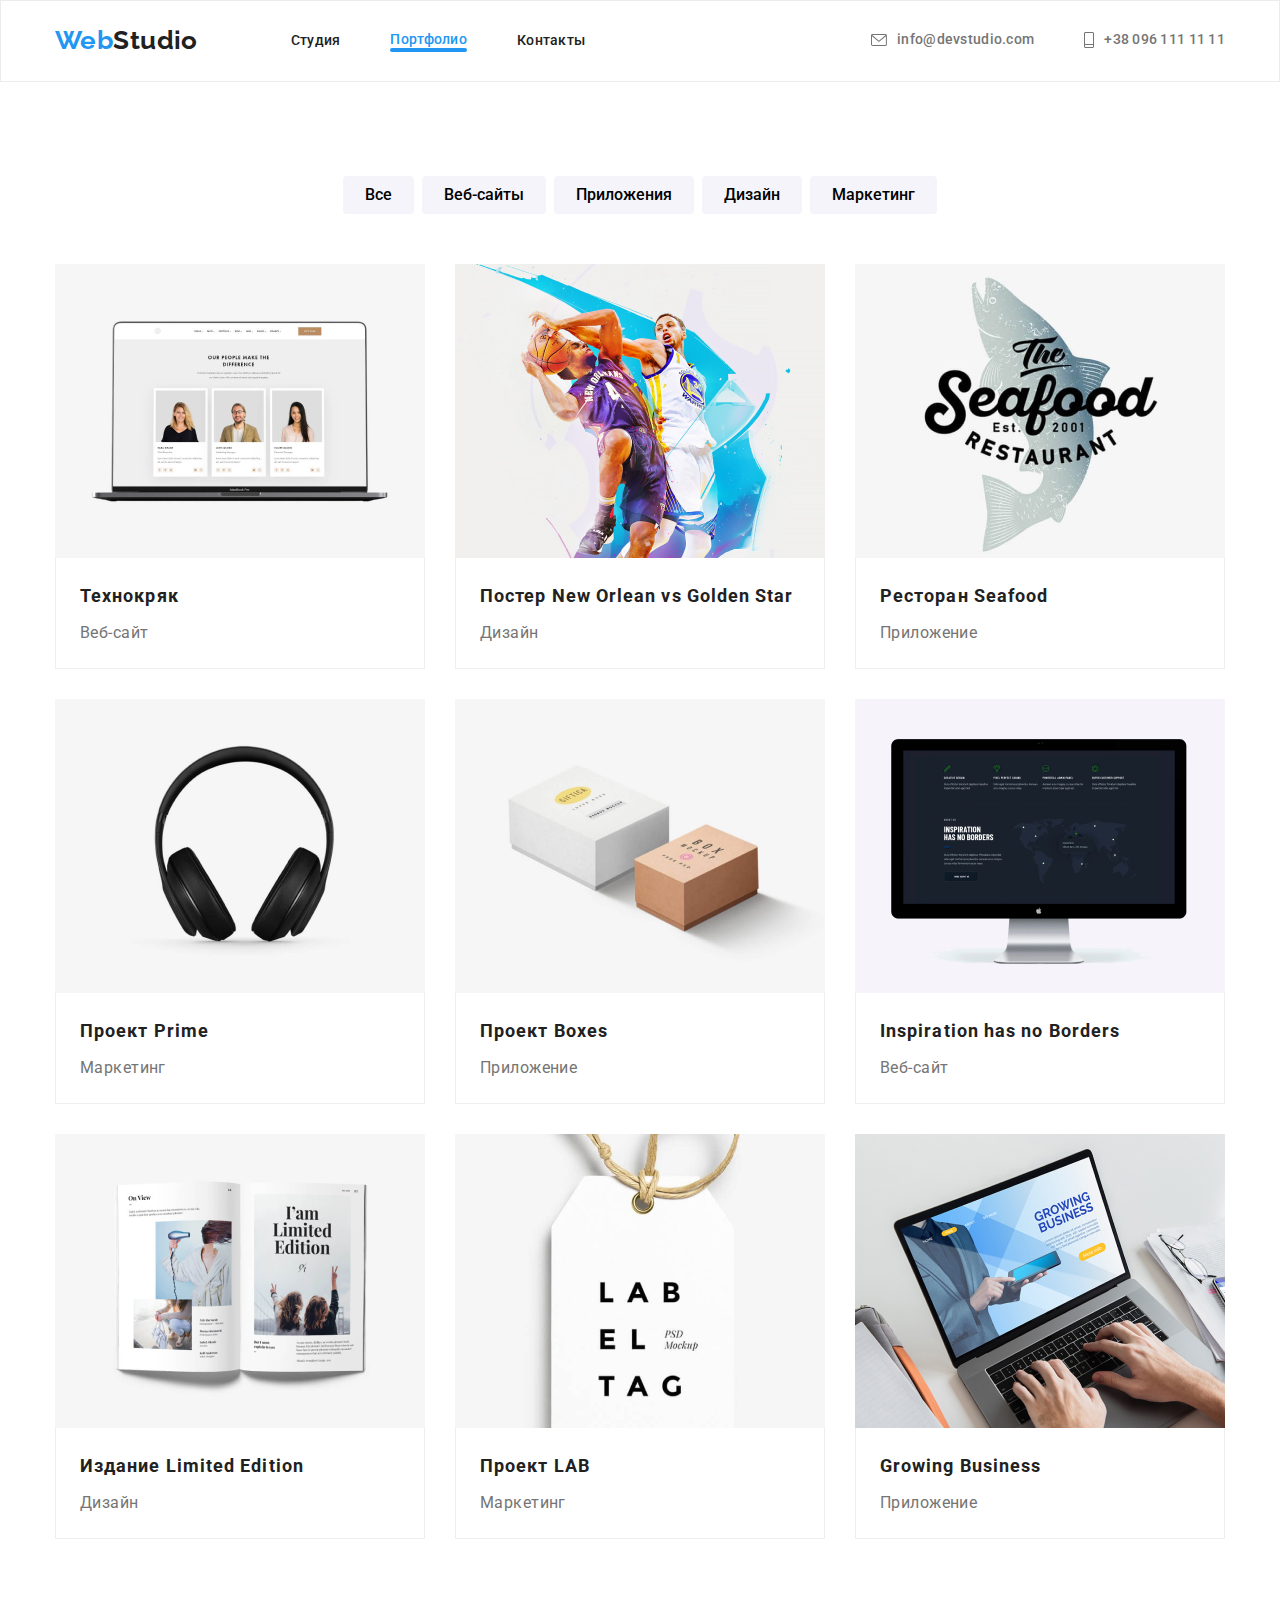
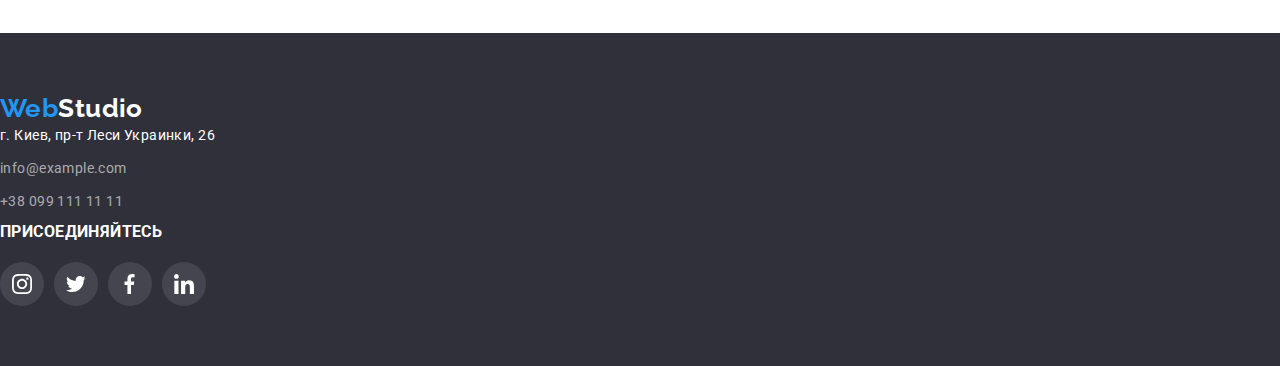
==== commit ee9dd7aa: "1" ====
--- a/portfolio.html
+++ b/portfolio.html
@@ -27,7 +27,6 @@
               >Web<span class="part2-logo">Studio</span></a
             >
           </div>
-
           <ul class="menu list">
             <li class="menu-item">
               <a class="menu-link link" href="./index.html">Студия</a>
@@ -42,13 +41,17 @@
           <li class="list contact-item">
             <a class="cotnact-mail link" href="mailto:info@devstudio.com">
               <svg class="icon-mail" width="16" height="12">
-                <use href="./images/icons.svg#icon-mail"></use> <a> </svg>info@devstudio.com</a>
-              </li>
+                <use href="./images/icons.svg#icon-mail"></use></svg
+              >info@devstudio.com</a
+            >
+          </li>
           <li class="list contact-item">
             <a class="contact-phone link" href="tel:+380961111111">
               <svg class="icon-phone" width="10" height="16">
-                <use href="./images/icons.svg#icon-phone"></use>
-                <a></svg>+38 096 111 11 11</a></li>
+                <use href="./images/icons.svg#icon-phone"></use></svg
+              >+38 096 111 11 11</a
+            >
+          </li>
         </ul>
       </div>
     </header>
@@ -60,7 +63,7 @@
           <h1 hidden>portfolio</h1>
           <ul class="filters-list">
             <li class="filters-item list">
-              <button class="active-btm" type="button">
+              <button class="filters-btm" type="button">
                 <a class="filters-link link" href=""></a>Все
               </button>
             </li>
@@ -88,104 +91,153 @@
           <!-- портфолио -->
           <ul class="cases-list">
             <li class="cases-item list">
-              <img class="cases-img" src="./images/2/img-1.jpg" alt="" width="370" />
-              <div class="cases-description">
-                <h3 class="portfolio-title">Технокряк</h3>
-                <p class="cases-text">Веб-сайт</p>
-              </div>
+              <a class="cases-link link" href="">
+                <img class="cases-img" src="./images/2/img-1.jpg" alt="" width="370"/>
+                <div class="cases-inf">
+                  <p class="cases-inf-text"> Ресурс пропонує комплексні пропозиції з різним рівнем функціоналу та сервісів. Все це дозволить відвідувачу отримати вичерпні відомості про компанію чи приватну особу.</p>
+                </div>
+                <div class="cases-description">
+                  <h3 class="portfolio-title">Технокряк</h3>
+                  <p class="cases-text">Веб-сайт</p>
+                </div></a>
             </li>
             <li class="cases-item list">
-              <img class="cases-img" src="./images/2/img.jpg" alt="" width="370" />
+              <a class="link" href=""><img class="cases-img" src="./images/2/img.jpg" alt="" width="370" />
+                <div class="cases-inf">
+                  <p class="cases-inf-text"></p>
+                </div>
               <div class="cases-description">
                 <h3 class="portfolio-title">Постер New Orlean vs Golden Star</h3>
                 <p class="cases-text">Дизайн</p>
               </div>
-            </li>
+            </li></a>
             <li class="cases-item list">
-              <img class="cases-img" src="./images/2/img-2.jpg" alt="" width="370" />
+              <a class="link" href=""><img class="cases-img" src="./images/2/img-2.jpg" alt="" width="370" />
+                <div class="cases-inf">
+                  <p class="cases-inf-text"></p>
+                </div>
               <div class="cases-description">
                 <h3 class="portfolio-title">Ресторан Seafood</h3>
                 <p class="cases-text">Приложение</p>
               </div>
-            </li>
-            <li class="cases-item list">
+            </li></a>
+            <li class="cases-item list"><a class="link" href="">
               <img class="cases-img" src="./images/2/img-3.jpg" alt="" width="370" />
+              <div class="cases-inf">
+                  <p class="cases-inf-text"></p>
+                </div>
               <div class="cases-description">
                 <h3 class="portfolio-title">Проект Prime</h3>
                 <p class="cases-text">Маркетинг</p>
-              </div>
-            </li>
-            <li class="cases-item list">
+              </div></a>
+            </li>
+            <li class="cases-item list"><a class="link" href="">
               <img class="cases-img" src="./images/2/img-8.jpg" alt="" width="370" />
+              <div class="cases-inf">
+                  <p class="cases-inf-text"></p>
+                </div>
               <div class="cases-description">
                 <h3 class="portfolio-title">Проект Boxes</h3>
                 <p class="cases-text">Приложение</p>
-              </div>
-            </li>
-            <li class="cases-item list">
+              </div></a>
+            </li>
+            <li class="cases-item list"><a class="link" href="">
               <img class="cases-img" src="./images/2/img-4.jpg" alt="" width="370" />
+              <div class="cases-inf">
+                  <p class="cases-inf-text"></p>
+                </div>
               <div class="cases-description">
                 <h3 class="portfolio-title">Inspiration has no Borders</h3>
                 <p class="cases-text">Веб-сайт</p>
-              </div>
-            </li>
-            <li class="cases-item list">
+              </div></a>
+            </li>
+            <li class="cases-item list"><a class="link" href="">
               <img class="cases-img" src="./images/2/img-5.jpg" alt="" width="370" />
+              <div class="cases-inf">
+                  <p class="cases-inf-text"></p>
+                </div>
               <div class="cases-description">
                 <h3 class="portfolio-title">Издание Limited Edition</h3>
                 <p class="cases-text">Дизайн</p>
-              </div>
-            </li>
-            <li class="cases-item list">
+              </div></a>
+            </li>
+            <li class="cases-item list"><a class="link" href="">
               <img class="cases-img" src="./images/2/img-6.jpg" alt="" width="370" />
+              <div class="cases-inf">
+                  <p class="cases-inf-text"></p>
+                </div>
               <div class="cases-description">
                 <h3 class="portfolio-title">Проект LAB</h3>
                 <p class="cases-text">Маркетинг</p>
-              </div>
-            </li>
-            <li class="cases-item list">
+              </div></a>
+            </li>
+            <li class="cases-item list"><a class="link" href="">
               <img class="cases-img" src="./images/2/img-7.jpg" alt="" width="370" />
+              <div class="cases-inf">
+                  <p class="cases-inf-text"></p>
+                </div>
               <div class="cases-description">
                 <h3 class="portfolio-title">Growing Business</h3>
                 <p class="cases-text">Приложение</p>
-              </div>
+              </div></a>
             </li>
           </ul>
         </div>
       </section>
     </main>
     <!-- ========FOOTER======= -->
-     <footer class="footer">
+    <footer class="footer">
       <div class="footer-nav">
-        <div class="footer-logo"><a class="part-logo link" href="./index.html" lang="en">Web<span class="footer-part2-logo">Studio</span></a></div>
-      <address class="footer-adress">
-        <ul class="footer-list">
-          <li class="footer-item list">
-            <a class="footer-adress link" href="https://goo.gl/maps/2HoYWXGcDmnkfa8S9">г. Киев, пр-т Леси Украинки, 26</a>
-          </li>
-          <li class="footer-item list">
-            <a class="footer-mail link"href="mailto:info@example.com">info@example.com</a></li>
-          <li class="footer-item list">
-            <a class="footer-phone link"href="tel:+380991111111">+38 099 111 11 11</a></li>
+        <div class="footer-logo">
+          <a class="part-logo link" href="./index.html" lang="en"
+            >Web<span class="footer-part2-logo">Studio</span></a
+          >
+        </div>
+        <address class="footer-adress">
+          <ul class="footer-list">
+            <li class="footer-item list">
+              <a class="footer-adress link" href="https://goo.gl/maps/2HoYWXGcDmnkfa8S9"
+                >г. Киев, пр-т Леси Украинки, 26</a
+              >
+            </li>
+            <li class="footer-item list">
+              <a class="footer-mail link" href="mailto:info@example.com">info@example.com</a>
+            </li>
+            <li class="footer-item list">
+              <a class="footer-phone link" href="tel:+380991111111">+38 099 111 11 11</a>
+            </li>
+          </ul>
+        </address>
+      </div>
+      <div class="footer-social">
+        <h3 class="footer-social-title">Присоединяйтесь</h3>
+        <ul class="footer-social-list list">
+          <li class="footer-list">
+            <a href="" class="footer-icons"
+              ><svg class="footer-social-icon" width="20" height="20">
+                <use href="./images/icons.svg#icon-instagram"></use></svg
+            ></a>
+          </li>
+          <li class="footer-list">
+            <a href="" class="footer-icons"
+              ><svg class="footer-social-icon" width="20" height="20">
+                <use href="./images/icons.svg#icon-twitter"></use></svg
+            ></a>
+          </li>
+          <li class="footer-list">
+            <a href="" class="footer-icons"
+              ><svg class="footer-social-icon" width="20" height="20">
+                <use href="./images/icons.svg#icon-facebook"></use></svg
+            ></a>
+          </li>
+          <li class="footer-list">
+            <a href="" class="footer-icons"
+              ><svg class="footer-social-icon" width="20" height="20">
+                <use href="./images/icons.svg#icon-linkedin"></use></svg
+            ></a>
+          </li>
         </ul>
-      </address></div>
-      <div class="footer-social">
-        <h3 class="footer-social-title">Присоединяйтесь</h3> 
-        <ul class="footer-social-list list">
-          <li class="footer-list"><a href="" class="footer-icons"><svg class="footer-social-icon" width="20" height="20">
-            <use href="./images/icons.svg#icon-instagram"></use>
-          </svg ></a></li>
-        <li class="footer-list"><a href="" class="footer-icons"><svg class="footer-social-icon" width="20" height="20">
-          <use href="./images/icons.svg#icon-twitter"></use>
-        </svg></a></li>
-        <li class="footer-list"><a href="" class="footer-icons"><svg class="footer-social-icon" width="20" height="20">
-          <use href="./images/icons.svg#icon-facebook"></use>
-        </svg></a></li>
-        <li class="footer-list"><a href="" class="footer-icons"><svg class="footer-social-icon" width="20" height="20">
-          <use href="./images/icons.svg#icon-linkedin"></use>
-        </svg></a></li></ul>
       </div>
-
     </footer>
   </body>
 </html>
--- a/css/styles.css
+++ b/css/styles.css
@@ -32,6 +32,7 @@
 }
 .link {
     text-decoration: none;
+    cursor: pointer;
 }
 img{
     display: block;
@@ -52,11 +53,23 @@
     padding-right: 15px;
 }
 .accent-link{
+    position: relative;
+    display: block;
     color: var(--accent-color);
     font-weight: 500;
         line-height: 1.14;
         letter-spacing: 0.02em;
 }
+.accent-link::after{
+    position: absolute;
+    content: '';
+    display: block;
+    width: 100%;
+    height: 4px;
+    background-color: var(--accent-color);
+    border-radius: 2px;
+    
+}
 .section {
     padding-top: 94px;
     padding-bottom: 94px;
@@ -64,8 +77,10 @@
 
 /* -------header------- */
 .header{
+    
     padding-top: 24px;
     padding-bottom: 25px;
+    border: 1px solid #ECECEC;
 }
 .header-conteiner,
 .header-nav {
@@ -106,6 +121,10 @@
         line-height: 1.14;
         letter-spacing: 0.02em;
     color: var(--primary-color);
+
+    transition-property: color;
+    transition-duration: 250ms;
+    transition-timing-function: cubic-bezier(0.4, 0, 0.2, 1);
 }
 .menu-link:hover,
 .menu-link:focus{
@@ -125,11 +144,17 @@
 }
 .cotnact-mail,
 .contact-phone {
-    
-        font-weight: 500;
-        line-height: 1.14;
-        letter-spacing: 0.02em;
-        color: var(--secondary-color);
+    display: flex; 
+    align-items: center;   
+    font-weight: 500;
+    line-height: 1.14;
+    letter-spacing: 0.02em;
+    color: var(--secondary-color);
+
+    transition-property: color;
+    transition-duration: 250ms;
+    transition-timing-function: cubic-bezier(0.4, 0, 0.2, 1);
+
 }
 .icon-mail{
     margin-right: 10px;
@@ -254,6 +279,9 @@
 
 /* ======we do===== */
 
+.section-wedo{
+    padding-top: 0px;
+}
 .section-title{
         font-size: 36px;
         line-height: 1.17;
@@ -265,8 +293,30 @@
         margin-left: auto;
         margin-right: auto;
 }
+.wedo-item{
+    position: relative;
+}
 .wedo-item:not(:last-child){
     margin-right: 30px;
+}
+.wedo-inf{
+    position: absolute;
+    bottom: 0%;
+    height: 70px;
+    width: 100%;
+    
+    background-color: rgba(47, 48, 58, 0.8);
+    
+}
+.wedo-text{
+text-align: center;
+text-transform: uppercase;
+font-size: 14px;
+font-weight: 700;
+line-height: 1.14;
+color: var(--second-accent-color);
+margin-top: 27px;
+
 }
 /* ========team====== */
 .team{
@@ -286,7 +336,7 @@
     padding-bottom: 30px;
     max-width: 260px;
 }
-.team-list   {
+.team-list{
 display: flex;
    justify-content: space-between;
    flex-wrap: wrap;
@@ -308,6 +358,7 @@
 }
 .icons-list{
     display: flex;
+    gap: 10px;
     justify-content: center;
 }
 .icons-list:not(:last-child){
@@ -321,6 +372,11 @@
     height: 44px;
     border-radius: 50%;
     fill: #AFB1B8;
+    background-color: var(--second-accent-color);
+
+    transition-property: background-color, fill;
+    transition-duration: 250ms;
+    transition-timing-function: cubic-bezier(0.4, 0, 0.2, 1);
 }
 .social-list-icon:hover,
 .social-list-icon:focus{
@@ -334,6 +390,10 @@
    text-align: center;
    margin-bottom: 50px;
 }
+.costomerlist{
+    height: 92px;
+    width: 170px;
+}
 .costomer-list{
     display: flex;
     justify-content:space-between
@@ -344,16 +404,17 @@
     display: flex;
     justify-content: center;
     align-items: center;
-    height: 72px;
-    width: 170px;
+    height: 100%;
+    width: 100%;
     border-radius: 4px;
     border-width: 1px;
     border-style: solid;
     border-color: #AFB1B8;
     fill:#AFB1B8;
-    
-    
-
+
+    transition-property: fill, border-color;
+    transition-duration: 250ms;
+    transition-timing-function: cubic-bezier(0.4, 0, 0.2, 1);
 }
 .costomer-link:hover,
 .costomer-link:focus{
@@ -362,35 +423,39 @@
 }
 
 .footer{
-    display: flex;
-    justify-content: flex-start;
     background: var(--background-color);
     padding-top: 60px;
     padding-bottom: 60px;
 }
-.footer-nav{
-    margin-top: 60px;
-    margin-left: 216px;
-    margin-right: 156px;
-}
-.footer-logo{
-    margin-bottom: 20px;
+.footer-navigation{
+    display: flex;
+    align-items: baseline;
 }
 .footer-item{
     margin-bottom: 9px;
 }
+
 .footer-adress,
 .footer-mail,
 .footer-phone {
-    
     font-style: normal;
-        font-size: 14px;
-        line-height: 1.71;
-        color: var(--second-accent-color);
-}
+    font-size: 14px;
+    line-height: 1.71;
+    color: var(--second-accent-color);
+
+    transition-property: color;
+    transition-duration: 250ms;
+    transition-timing-function: cubic-bezier(0.4, 0, 0.2, 1);
+}
+
 .footer-mail,
 .footer-phone {
     color: rgba(255, 255, 255, 0.6);
+
+    transition-property: color;
+    transition-duration: 250ms;
+    transition-timing-function: cubic-bezier(0.4, 0, 0.2, 1);
+    
 }
 .footer-mail:hover,
 .footer-mail:focus {
@@ -405,14 +470,14 @@
     color: var(--accent-color);
 }
 .footer-social{
-    margin-top: 76px;
+    
 }
 .footer-social-title{
     text-transform: uppercase;
     font-weight: 700;
-        font-size: 16px;
-        line-height: 1.18;
-        color: var(--second-accent-color);
+    font-size: 16px;
+    line-height: 1.18;
+    color: var(--second-accent-color);
         margin-bottom: 20px;
 }
 .footer-social-list{
@@ -431,6 +496,10 @@
     width: 44px;
     border-radius: 50%;
     fill: #FFFFFF;
+
+    transition-property: background-color;
+        transition-duration: 250ms;
+        transition-timing-function: cubic-bezier(0.4, 0, 0.2, 1);
 }
 .footer-icons:hover,
 .footer-icons:focus{
@@ -457,28 +526,18 @@
         border-radius: 4px;
         background-color: var(--srcond-background-color);
         padding: 6px 22px;
+
+    transition-property: color, box-shadow, background-color;
+        transition-duration: 250ms;
+        transition-timing-function: cubic-bezier(0.4, 0, 0.2, 1);
 }
 .filters-btm:hover,
 .filters-btm:focus{
-    background: var(--accent-color);
+    background-color: var(--accent-color);
     color: var(--second-accent-color); 
     box-shadow:0px 4px 4px rgba(0, 0, 0, 0.25);
 }
-.active-btm{
-    padding: 6px 22px;
-    border: none;
-    border-radius: 4px;
-    background-color: var(--accent-color);
-    stop-color: var(--second-accent-color);
-    color: #FFFFFF;
-    font-weight: 500;
-        font-family: inherit;
-        font-size: 16px;
-        line-height: 1.62;
-        text-align: center;
-        cursor: pointer;
-        box-shadow: 0px 4px 4px rgba(0, 0, 0, 0.25);
-}
+
 .portfolio-title{
         font-size: 18px;
         line-height: 2;
@@ -492,13 +551,22 @@
     gap: 30px;
 }
 .cases-item{
-    margin-bottom: 20px;
+    position: relative;
         flex-basis: calc(( 100% - 60px) / 3 );
-}
-
+
+        transition-property: box-shadow;
+            transition-duration: 250ms;
+            transition-timing-function: cubic-bezier(0.4, 0, 0.2, 1);
+}
+
+.cases-link{
+
+}
 .cases-item:hover,
 .cases-item:focus{
     box-shadow: 0px 4px 4px rgba(0, 0, 0, 0.25);
+    opacity: 1;
+    
 }
 
 
@@ -507,8 +575,7 @@
     border-right: 1px solid #EEEEEE ;
     border-bottom: 1px solid #EEEEEE;
     padding: 20px 24px ;
-    
-    
+      
 }
 .portfolio-title{
     margin-bottom: 4px;
@@ -520,4 +587,23 @@
         color: var(--secondary-color);
         
        
-}+}
+.cases-inf{
+    position: absolute;
+    width: 100%;
+    height: 294px;
+    top: 0%;
+    background-color: rgba(33, 150, 243, 0.9);
+    opacity: 0;
+}
+.cases-inf-text{
+    font-weight: 400;
+        font-size: 18px;
+        line-height: 28px;
+        letter-spacing: 0.03em;
+        margin-top: 61px;    
+        margin-left: 24px;
+        margin-right: 24px;   
+        color:var(--second-accent-color);
+}
+
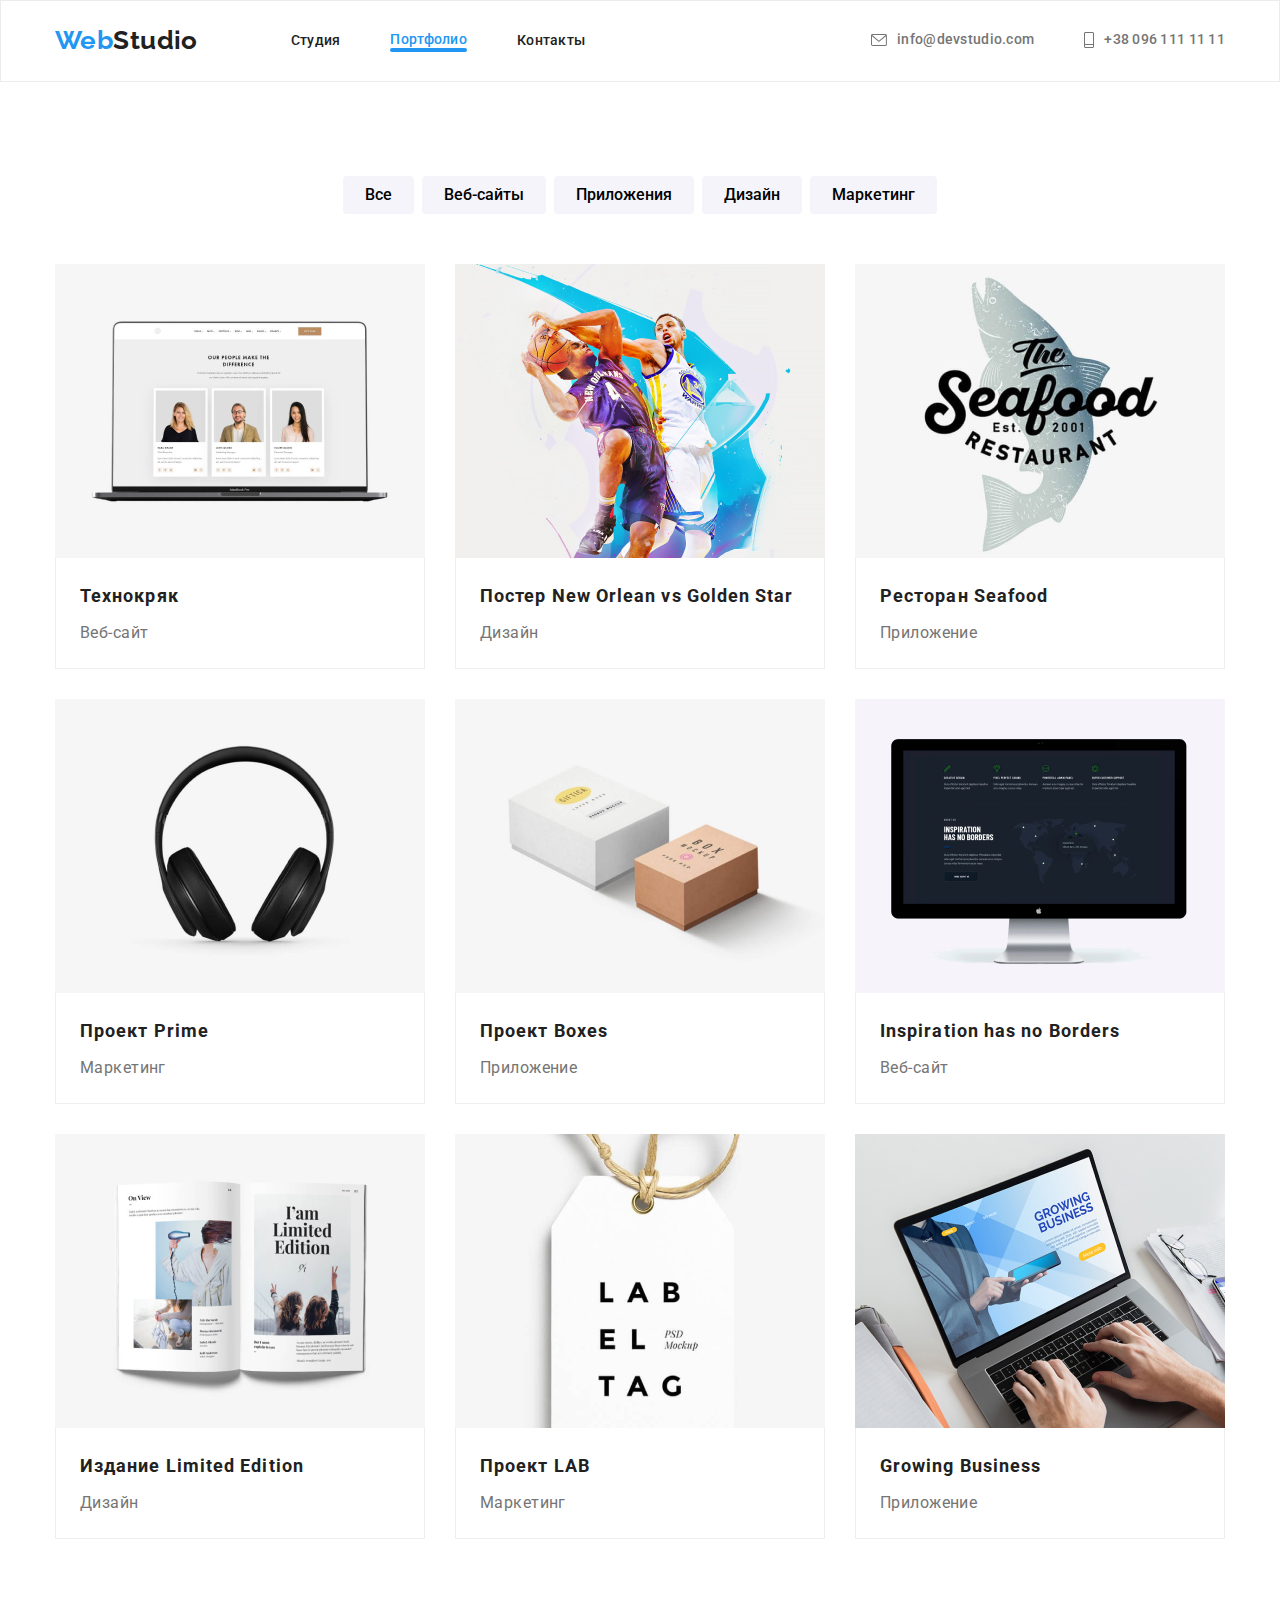
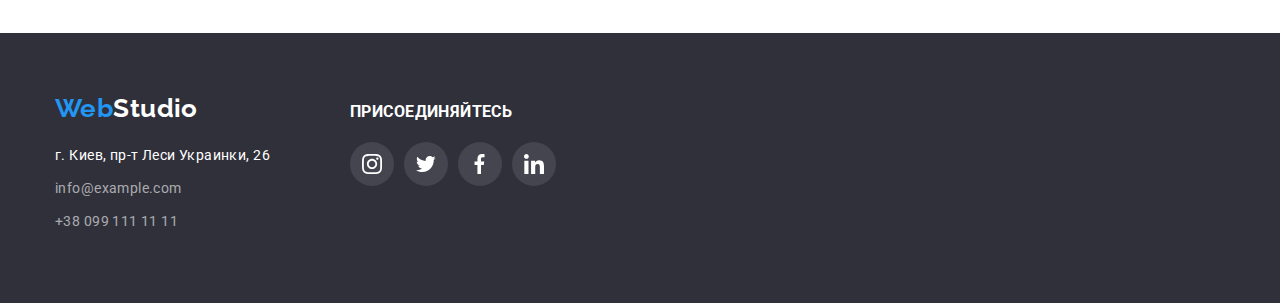
==== commit e6808511: "1" ====
--- a/portfolio.html
+++ b/portfolio.html
@@ -41,16 +41,12 @@
           <li class="list contact-item">
             <a class="cotnact-mail link" href="mailto:info@devstudio.com">
               <svg class="icon-mail" width="16" height="12">
-                <use href="./images/icons.svg#icon-mail"></use></svg
-              >info@devstudio.com</a
-            >
+                <use href="./images/icons.svg#icon-mail"></use></svg>info@devstudio.com<a>
           </li>
           <li class="list contact-item">
             <a class="contact-phone link" href="tel:+380961111111">
               <svg class="icon-phone" width="10" height="16">
-                <use href="./images/icons.svg#icon-phone"></use></svg
-              >+38 096 111 11 11</a
-            >
+                <use href="./images/icons.svg#icon-phone"></use></svg>+38 096 111 11 11</a>
           </li>
         </ul>
       </div>
@@ -102,7 +98,7 @@
                 </div></a>
             </li>
             <li class="cases-item list">
-              <a class="link" href=""><img class="cases-img" src="./images/2/img.jpg" alt="" width="370" />
+              <a class="cases-link link" href=""><img class="cases-img" src="./images/2/img.jpg" alt="" width="370" />
                 <div class="cases-inf">
                   <p class="cases-inf-text"></p>
                 </div>
@@ -112,7 +108,7 @@
               </div>
             </li></a>
             <li class="cases-item list">
-              <a class="link" href=""><img class="cases-img" src="./images/2/img-2.jpg" alt="" width="370" />
+              <a class="cases-link link" href=""><img class="cases-img" src="./images/2/img-2.jpg" alt="" width="370" />
                 <div class="cases-inf">
                   <p class="cases-inf-text"></p>
                 </div>
@@ -121,17 +117,18 @@
                 <p class="cases-text">Приложение</p>
               </div>
             </li></a>
-            <li class="cases-item list"><a class="link" href="">
-              <img class="cases-img" src="./images/2/img-3.jpg" alt="" width="370" />
-              <div class="cases-inf">
-                  <p class="cases-inf-text"></p>
-                </div>
-              <div class="cases-description">
+            <li class="cases-item list">
+              <a class="cases-link link" href="">
+                <img class="cases-img" src="./images/2/img-3.jpg" alt="" width="370" />
+                <div class="cases-inf">
+                  <p class="cases-inf-text"></p>
+                </div>
+                <div class="cases-description">
                 <h3 class="portfolio-title">Проект Prime</h3>
                 <p class="cases-text">Маркетинг</p>
               </div></a>
             </li>
-            <li class="cases-item list"><a class="link" href="">
+            <li class="cases-item list"><a class="cases-link link" href="">
               <img class="cases-img" src="./images/2/img-8.jpg" alt="" width="370" />
               <div class="cases-inf">
                   <p class="cases-inf-text"></p>
@@ -141,7 +138,7 @@
                 <p class="cases-text">Приложение</p>
               </div></a>
             </li>
-            <li class="cases-item list"><a class="link" href="">
+            <li class="cases-item list"><a class="cases-link link" href="">
               <img class="cases-img" src="./images/2/img-4.jpg" alt="" width="370" />
               <div class="cases-inf">
                   <p class="cases-inf-text"></p>
@@ -151,7 +148,7 @@
                 <p class="cases-text">Веб-сайт</p>
               </div></a>
             </li>
-            <li class="cases-item list"><a class="link" href="">
+            <li class="cases-item list"><a class="cases-link link" href="">
               <img class="cases-img" src="./images/2/img-5.jpg" alt="" width="370" />
               <div class="cases-inf">
                   <p class="cases-inf-text"></p>
@@ -161,7 +158,7 @@
                 <p class="cases-text">Дизайн</p>
               </div></a>
             </li>
-            <li class="cases-item list"><a class="link" href="">
+            <li class="cases-item list"><a class="cases-link link" href="">
               <img class="cases-img" src="./images/2/img-6.jpg" alt="" width="370" />
               <div class="cases-inf">
                   <p class="cases-inf-text"></p>
@@ -171,7 +168,7 @@
                 <p class="cases-text">Маркетинг</p>
               </div></a>
             </li>
-            <li class="cases-item list"><a class="link" href="">
+            <li class="cases-item list"><a class="cases-link link" href="">
               <img class="cases-img" src="./images/2/img-7.jpg" alt="" width="370" />
               <div class="cases-inf">
                   <p class="cases-inf-text"></p>
@@ -187,56 +184,59 @@
     </main>
     <!-- ========FOOTER======= -->
     <footer class="footer">
-      <div class="footer-nav">
-        <div class="footer-logo">
-          <a class="part-logo link" href="./index.html" lang="en"
-            >Web<span class="footer-part2-logo">Studio</span></a
-          >
+      <div class="footer-navigation conteiner">
+        <div class="footer-nav">
+          <div class="footer-logo">
+            <a class="part-logo link" href="./index.html" lang="en"
+              >Web<span class="footer-part2-logo">Studio</span></a
+            >
+          </div>
+
+          <address class="footer-adress">
+            <ul class="footer-list">
+              <li class="footer-item list">
+                <a class="footer-adress link" href="https://goo.gl/maps/2HoYWXGcDmnkfa8S9"
+                  >г. Киев, пр-т Леси Украинки, 26</a
+                >
+              </li>
+              <li class="footer-item list">
+                <a class="footer-mail link" href="mailto:info@example.com">info@example.com</a>
+              </li>
+              <li class="footer-item list">
+                <a class="footer-phone link" href="tel:+380991111111">+38 099 111 11 11</a>
+              </li>
+            </ul>
+          </address>
         </div>
-        <address class="footer-adress">
-          <ul class="footer-list">
-            <li class="footer-item list">
-              <a class="footer-adress link" href="https://goo.gl/maps/2HoYWXGcDmnkfa8S9"
-                >г. Киев, пр-т Леси Украинки, 26</a
-              >
-            </li>
-            <li class="footer-item list">
-              <a class="footer-mail link" href="mailto:info@example.com">info@example.com</a>
-            </li>
-            <li class="footer-item list">
-              <a class="footer-phone link" href="tel:+380991111111">+38 099 111 11 11</a>
-            </li>
-          </ul>
-        </address>
-      </div>
-      <div class="footer-social">
-        <h3 class="footer-social-title">Присоединяйтесь</h3>
-        <ul class="footer-social-list list">
-          <li class="footer-list">
-            <a href="" class="footer-icons"
-              ><svg class="footer-social-icon" width="20" height="20">
-                <use href="./images/icons.svg#icon-instagram"></use></svg
-            ></a>
-          </li>
-          <li class="footer-list">
-            <a href="" class="footer-icons"
-              ><svg class="footer-social-icon" width="20" height="20">
-                <use href="./images/icons.svg#icon-twitter"></use></svg
-            ></a>
-          </li>
-          <li class="footer-list">
-            <a href="" class="footer-icons"
-              ><svg class="footer-social-icon" width="20" height="20">
-                <use href="./images/icons.svg#icon-facebook"></use></svg
-            ></a>
-          </li>
-          <li class="footer-list">
-            <a href="" class="footer-icons"
-              ><svg class="footer-social-icon" width="20" height="20">
-                <use href="./images/icons.svg#icon-linkedin"></use></svg
-            ></a>
-          </li>
-        </ul>
+        <div class="footer-social">
+          <h3 class="footer-social-title">Присоединяйтесь</h3>
+          <ul class="footer-social-list list">
+            <li class="footer-list">
+              <a href="" class="footer-icons"
+                ><svg class="footer-social-icon" width="20" height="20">
+                  <use href="./images/icons.svg#icon-instagram"></use></svg
+              ></a>
+            </li>
+            <li class="footer-list">
+              <a href="" class="footer-icons"
+                ><svg class="footer-social-icon" width="20" height="20">
+                  <use href="./images/icons.svg#icon-twitter"></use></svg
+              ></a>
+            </li>
+            <li class="footer-list">
+              <a href="" class="footer-icons"
+                ><svg class="footer-social-icon" width="20" height="20">
+                  <use href="./images/icons.svg#icon-facebook"></use></svg
+              ></a>
+            </li>
+            <li class="footer-list">
+              <a href="" class="footer-icons"
+                ><svg class="footer-social-icon" width="20" height="20">
+                  <use href="./images/icons.svg#icon-linkedin"></use></svg
+              ></a>
+            </li>
+          </ul>
+        </div>
       </div>
     </footer>
   </body>
--- a/css/styles.css
+++ b/css/styles.css
@@ -108,6 +108,9 @@
         line-height: 1.19;
         color: var(--accent-color)   
         
+}
+.footer-logo{
+    margin-bottom: 20px;
 }
 .part2-logo{
     color: var(--primary-color);
@@ -212,7 +215,6 @@
 }
 
 .hero-btm{
-
         font-weight: 700;
         font-size: 16px;
         line-height: 1.88;
@@ -329,12 +331,14 @@
 .team-item{
     background-color: var(--second-accent-color);
     border-radius: 4px;
-    padding-bottom: 30px;
     box-shadow: 0px 1px 3px rgba(0, 0, 0, 0.12), 0px 1px 1px rgba(0, 0, 0, 0.14), 0px 2px 1px rgba(0, 0, 0, 0.2);
 }
 .team-img{
-    padding-bottom: 30px;
     max-width: 260px;
+}
+.team-box{
+    margin-top: 30px;
+    margin-bottom: 30px;
 }
 .team-list{
 display: flex;
@@ -361,9 +365,7 @@
     gap: 10px;
     justify-content: center;
 }
-.icons-list:not(:last-child){
-    margin-right: 10px;
-}
+
 .social-list-icon{
     display: flex;
     justify-content: center;
@@ -431,6 +433,9 @@
     display: flex;
     align-items: baseline;
 }
+.footer-nav{
+    margin-right: 70px;
+}
 .footer-item{
     margin-bottom: 9px;
 }
@@ -469,9 +474,7 @@
 .footer-adress:focus {
     color: var(--accent-color);
 }
-.footer-social{
-    
-}
+
 .footer-social-title{
     text-transform: uppercase;
     font-weight: 700;
@@ -538,47 +541,37 @@
     box-shadow:0px 4px 4px rgba(0, 0, 0, 0.25);
 }
 
-.portfolio-title{
-        font-size: 18px;
-        line-height: 2;
-        letter-spacing: 0.06em;
-    
-        color: var(--primary-color);
-}
 .cases-list{
     display: flex;
     flex-wrap: wrap;
     gap: 30px;
 }
-.cases-item{
+.cases-link{
     position: relative;
-        flex-basis: calc(( 100% - 60px) / 3 );
-
-        transition-property: box-shadow;
-            transition-duration: 250ms;
-            transition-timing-function: cubic-bezier(0.4, 0, 0.2, 1);
-}
-
-.cases-link{
-
-}
-.cases-item:hover,
-.cases-item:focus{
-    box-shadow: 0px 4px 4px rgba(0, 0, 0, 0.25);
-    opacity: 1;
-    
-}
-
+     flex-basis: calc(( 100% - 60px) / 3 );
+    transition-property: box-shadow;
+        transition-duration: 250ms;
+        transition-timing-function: cubic-bezier(0.4, 0, 0.2, 1);
+
+}
+.cases-link:hover,
+.cases-link:focus{
+    box-shadow:0px 4px 4px rgba(0, 0, 0, 0.25);
+}
 
 .cases-description{
     border-left: 1px solid #EEEEEE;
     border-right: 1px solid #EEEEEE ;
     border-bottom: 1px solid #EEEEEE;
-    padding: 20px 24px ;
-      
+    padding: 20px 24px ;     
 }
 .portfolio-title{
     margin-bottom: 4px;
+    font-size: 18px;
+    line-height: 2;
+    letter-spacing: 0.06em;
+    
+    color: var(--primary-color);
 }
 .cases-text{
         font-weight: 400;
@@ -595,6 +588,15 @@
     top: 0%;
     background-color: rgba(33, 150, 243, 0.9);
     opacity: 0;
+    transition-property: opacity;
+    transition-duration: 250ms;
+    transition-timing-function: cubic-bezier(0.4, 0, 0.2, 1);
+
+}
+
+.cases-inf:hover,
+.cases-inf:focus{
+    opacity: 1;
 }
 .cases-inf-text{
     font-weight: 400;
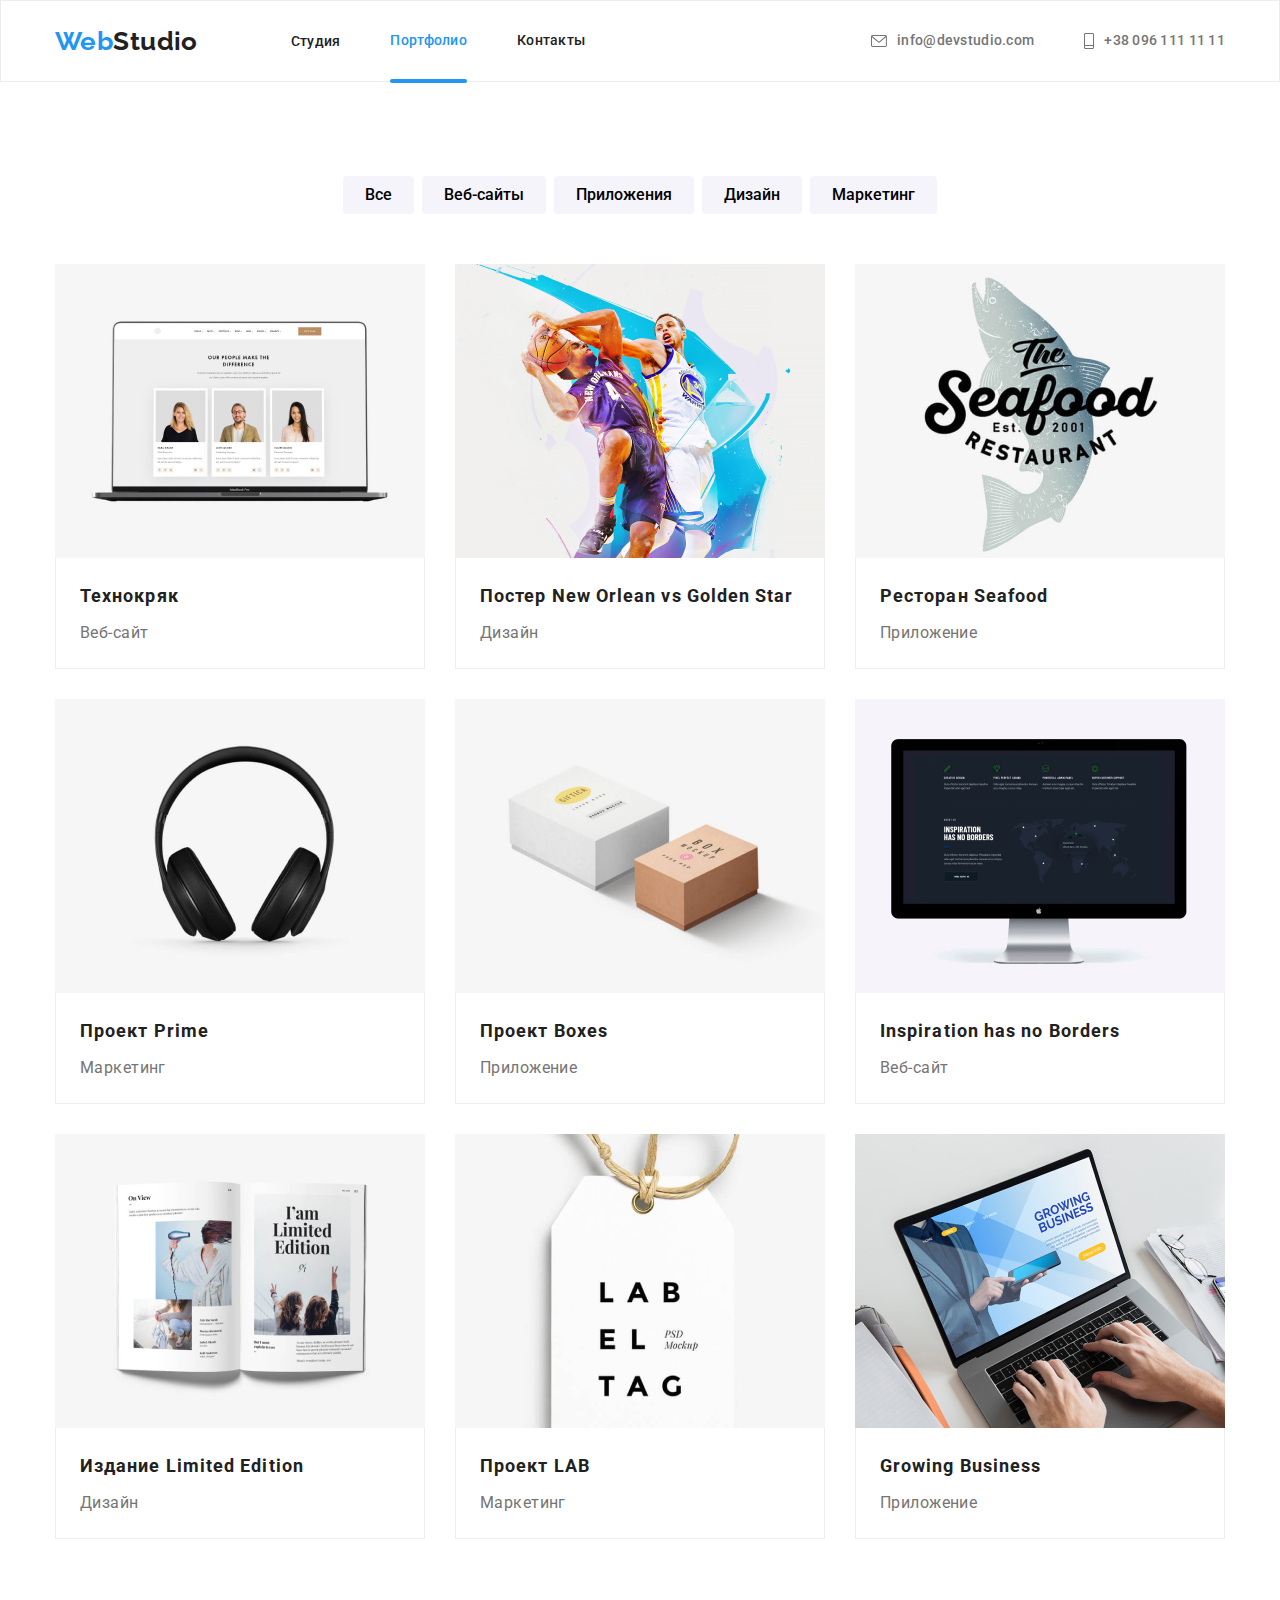
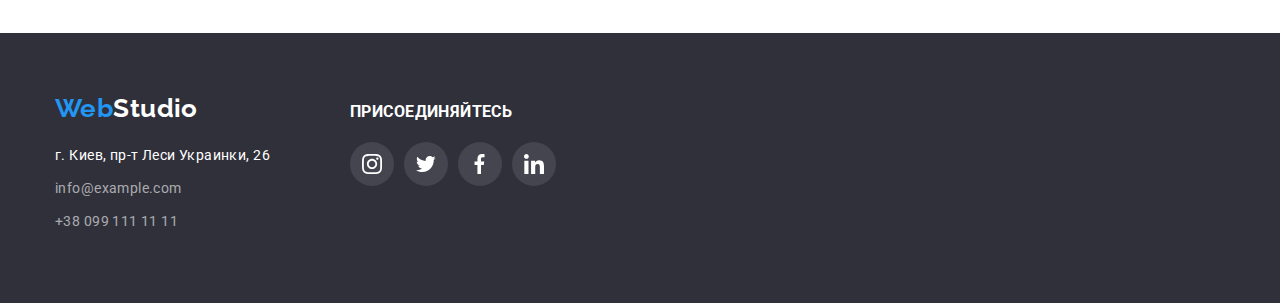
==== commit db9ca4b9: "1" ====
--- a/portfolio.html
+++ b/portfolio.html
@@ -19,7 +19,7 @@
     <link rel="stylesheet" href="./css/styles.css" />
   </head>
   <body>
-    <header class="header section">
+    <header class="header">
       <div class="conteiner header-conteiner">
         <nav class="header-nav">
           <div class="logo">
@@ -27,14 +27,15 @@
               >Web<span class="part2-logo">Studio</span></a
             >
           </div>
+
           <ul class="menu list">
             <li class="menu-item">
-              <a class="menu-link link" href="./index.html">Студия</a>
+              <a class="link menu-link" href="./index.html">Студия</a>
             </li>
             <li class="menu-item">
               <a class="accent-link link" href="./portfolio.html">Портфолио</a>
             </li>
-            <li class="menu-item"><a class="menu-link link" href="">Контакты</a></li>
+            <li class="menu-link link"><a class="menu-link link" href="">Контакты</a></li>
           </ul>
         </nav>
         <ul class="menu-contact">
@@ -88,30 +89,37 @@
           <ul class="cases-list">
             <li class="cases-item list">
               <a class="cases-link link" href="">
+                <div class="cases-overlay"> 
                 <img class="cases-img" src="./images/2/img-1.jpg" alt="" width="370"/>
                 <div class="cases-inf">
                   <p class="cases-inf-text"> Ресурс пропонує комплексні пропозиції з різним рівнем функціоналу та сервісів. Все це дозволить відвідувачу отримати вичерпні відомості про компанію чи приватну особу.</p>
-                </div>
+                </div></div>
+                  
                 <div class="cases-description">
                   <h3 class="portfolio-title">Технокряк</h3>
                   <p class="cases-text">Веб-сайт</p>
                 </div></a>
             </li>
             <li class="cases-item list">
-              <a class="cases-link link" href=""><img class="cases-img" src="./images/2/img.jpg" alt="" width="370" />
-                <div class="cases-inf">
-                  <p class="cases-inf-text"></p>
-                </div>
+              <a class="cases-link link" href="">
+                <div class="cases-overlay"><img class="cases-img" src="./images/2/img.jpg" alt="" width="370" />
+                <div class="cases-inf">
+                  <p class="cases-inf-text"></p>
+                </div></div>
+                
               <div class="cases-description">
                 <h3 class="portfolio-title">Постер New Orlean vs Golden Star</h3>
                 <p class="cases-text">Дизайн</p>
               </div>
             </li></a>
-            <li class="cases-item list">
-              <a class="cases-link link" href=""><img class="cases-img" src="./images/2/img-2.jpg" alt="" width="370" />
-                <div class="cases-inf">
-                  <p class="cases-inf-text"></p>
-                </div>
+
+            <li class="cases-item list">
+              <a class="cases-link link" href="">
+                <div class="cases-overlay"><img class="cases-img" src="./images/2/img-2.jpg" alt="" width="370" />
+                <div class="cases-inf">
+                  <p class="cases-inf-text"></p>
+                </div></div>
+                
               <div class="cases-description">
                 <h3 class="portfolio-title">Ресторан Seafood</h3>
                 <p class="cases-text">Приложение</p>
@@ -119,60 +127,71 @@
             </li></a>
             <li class="cases-item list">
               <a class="cases-link link" href="">
-                <img class="cases-img" src="./images/2/img-3.jpg" alt="" width="370" />
-                <div class="cases-inf">
-                  <p class="cases-inf-text"></p>
-                </div>
+                <div class="cases-overlay"><img class="cases-img" src="./images/2/img-3.jpg" alt="" width="370" />
+                <div class="cases-inf">
+                  <p class="cases-inf-text"></p>
+                </div></div>
+                
                 <div class="cases-description">
                 <h3 class="portfolio-title">Проект Prime</h3>
                 <p class="cases-text">Маркетинг</p>
               </div></a>
             </li>
-            <li class="cases-item list"><a class="cases-link link" href="">
-              <img class="cases-img" src="./images/2/img-8.jpg" alt="" width="370" />
-              <div class="cases-inf">
-                  <p class="cases-inf-text"></p>
-                </div>
+
+            <li class="cases-item list"><a class="cases-link link" href="">
+              <div class="cases-overlay"><img class="cases-img" src="./images/2/img-8.jpg" alt="" width="370" />
+              <div class="cases-inf">
+                  <p class="cases-inf-text"></p>
+                </div></div>
+              
               <div class="cases-description">
                 <h3 class="portfolio-title">Проект Boxes</h3>
                 <p class="cases-text">Приложение</p>
               </div></a>
             </li>
-            <li class="cases-item list"><a class="cases-link link" href="">
-              <img class="cases-img" src="./images/2/img-4.jpg" alt="" width="370" />
-              <div class="cases-inf">
-                  <p class="cases-inf-text"></p>
-                </div>
+
+            <li class="cases-item list"><a class="cases-link link" href="">
+              <div class="cases-overlay"><img class="cases-img" src="./images/2/img-4.jpg" alt="" width="370" />
+              <div class="cases-inf">
+                  <p class="cases-inf-text"></p>
+                </div></div>
+              
               <div class="cases-description">
                 <h3 class="portfolio-title">Inspiration has no Borders</h3>
                 <p class="cases-text">Веб-сайт</p>
               </div></a>
             </li>
-            <li class="cases-item list"><a class="cases-link link" href="">
-              <img class="cases-img" src="./images/2/img-5.jpg" alt="" width="370" />
-              <div class="cases-inf">
-                  <p class="cases-inf-text"></p>
-                </div>
+
+            <li class="cases-item list"><a class="cases-link link" href="">
+              <div class="cases-overlay"><img class="cases-img" src="./images/2/img-5.jpg" alt="" width="370" />
+              <div class="cases-inf">
+                  <p class="cases-inf-text"></p>
+                </div></div>
+              
               <div class="cases-description">
                 <h3 class="portfolio-title">Издание Limited Edition</h3>
                 <p class="cases-text">Дизайн</p>
               </div></a>
             </li>
-            <li class="cases-item list"><a class="cases-link link" href="">
-              <img class="cases-img" src="./images/2/img-6.jpg" alt="" width="370" />
-              <div class="cases-inf">
-                  <p class="cases-inf-text"></p>
-                </div>
+
+            <li class="cases-item list"><a class="cases-link link" href="">
+              <div class="cases-overlay"><img class="cases-img" src="./images/2/img-6.jpg" alt="" width="370" />
+              <div class="cases-inf">
+                  <p class="cases-inf-text"></p>
+                </div></div>
+              
               <div class="cases-description">
                 <h3 class="portfolio-title">Проект LAB</h3>
                 <p class="cases-text">Маркетинг</p>
               </div></a>
             </li>
-            <li class="cases-item list"><a class="cases-link link" href="">
-              <img class="cases-img" src="./images/2/img-7.jpg" alt="" width="370" />
-              <div class="cases-inf">
-                  <p class="cases-inf-text"></p>
-                </div>
+
+            <li class="cases-item list"><a class="cases-link link" href="">
+              <div class="cses-overlay"><img class="cases-img" src="./images/2/img-7.jpg" alt="" width="370" />
+              <div class="cases-inf">
+                  <p class="cases-inf-text"></p>
+                </div></div>
+              
               <div class="cases-description">
                 <h3 class="portfolio-title">Growing Business</h3>
                 <p class="cases-text">Приложение</p>
--- a/css/styles.css
+++ b/css/styles.css
@@ -37,7 +37,7 @@
 img{
     display: block;
 }
-.botton{
+.button{
     cursor: pointer;
 }
 
@@ -57,8 +57,9 @@
     display: block;
     color: var(--accent-color);
     font-weight: 500;
-        line-height: 1.14;
-        letter-spacing: 0.02em;
+    line-height: 1.14;
+    letter-spacing: 0.02em;
+    padding: 32px 0px;
 }
 .accent-link::after{
     position: absolute;
@@ -66,6 +67,7 @@
     display: block;
     width: 100%;
     height: 4px;
+    bottom:-2%;
     background-color: var(--accent-color);
     border-radius: 2px;
     
@@ -77,9 +79,6 @@
 
 /* -------header------- */
 .header{
-    
-    padding-top: 24px;
-    padding-bottom: 25px;
     border: 1px solid #ECECEC;
 }
 .header-conteiner,
@@ -547,23 +546,29 @@
     gap: 30px;
 }
 .cases-link{
-    position: relative;
-     flex-basis: calc(( 100% - 60px) / 3 );
-    transition-property: box-shadow;
-        transition-duration: 250ms;
-        transition-timing-function: cubic-bezier(0.4, 0, 0.2, 1);
-
-}
+    
+    flex-basis: calc(( 100% - 60px) / 3 );
+    
+    transition: box-shadow 250ms cubic-bezier(0.4, 0, 0.2, 1), opacity 250ms cubic-bezier(0.4, 0, 0.2, 1), transform 250ms cubic-bezier(0.4, 0, 0.2, 1);
+}
+
 .cases-link:hover,
 .cases-link:focus{
     box-shadow:0px 4px 4px rgba(0, 0, 0, 0.25);
 }
+.cases-link:hover .cases-inf
+ {
+    opacity: 1;
+    transform: translateY(-100%);
+}
+
 
 .cases-description{
     border-left: 1px solid #EEEEEE;
     border-right: 1px solid #EEEEEE ;
     border-bottom: 1px solid #EEEEEE;
-    padding: 20px 24px ;     
+    padding: 20px 24px ; 
+        
 }
 .portfolio-title{
     margin-bottom: 4px;
@@ -577,27 +582,32 @@
         font-weight: 400;
         font-size: 16px;
         line-height: 1.88;
-        color: var(--secondary-color);
-        
-       
+        color: var(--secondary-color);    
+}
+.cases-overlay{
+    position: relative;
+        display: block;
+        overflow: hidden;
 }
 .cases-inf{
     position: absolute;
     width: 100%;
     height: 294px;
-    top: 0%;
+    top: 294px;
     background-color: rgba(33, 150, 243, 0.9);
     opacity: 0;
-    transition-property: opacity;
+overflow: hidden;
+    transition-property: transform;
     transition-duration: 250ms;
     transition-timing-function: cubic-bezier(0.4, 0, 0.2, 1);
-
-}
-
+    
+}
 .cases-inf:hover,
 .cases-inf:focus{
-    opacity: 1;
-}
+    transform: translateY(-100%);
+}
+
+
 .cases-inf-text{
     font-weight: 400;
         font-size: 18px;
@@ -608,4 +618,44 @@
         margin-right: 24px;   
         color:var(--second-accent-color);
 }
-
+.backdrop{
+    position: fixed;
+    left: 0;
+    top: 0;
+    height: 100%;
+    width: 100%;
+    background-color: rgba(0, 0, 0, 0.2);
+}
+.backdrop.is-hidden{
+    opacity: 0;
+    pointer-events: none;
+}
+.modal{
+    position: absolute;
+    top:50%;
+    left:50%;
+    transform: translate(-50%, -50%);
+    display: inline-block;
+    width: 528px;
+    height: 300px;
+    background-color: var(--second-accent-color);
+    box-shadow: 0px 1px 3px rgba(0, 0, 0, 0.12), 0px 1px 1px rgba(0, 0, 0, 0.14), 0px 2px 1px rgba(0, 0, 0, 0.2);
+        border-radius: 4px;
+}
+
+.modal-button{
+    position: absolute;
+        width: 30px;
+        height: 30px;
+        top: 8px;
+        right: 8px;
+        border: 1px solid rgba(0, 0, 0, 0.1) ;
+        border-radius: 50%;
+        background-color: var(--second-accent-color);    
+}
+.modal-icon{
+    display: flex;
+        justify-content: center;
+        align-items: center;
+    fill: rgba(0, 0, 0, 1);
+}
